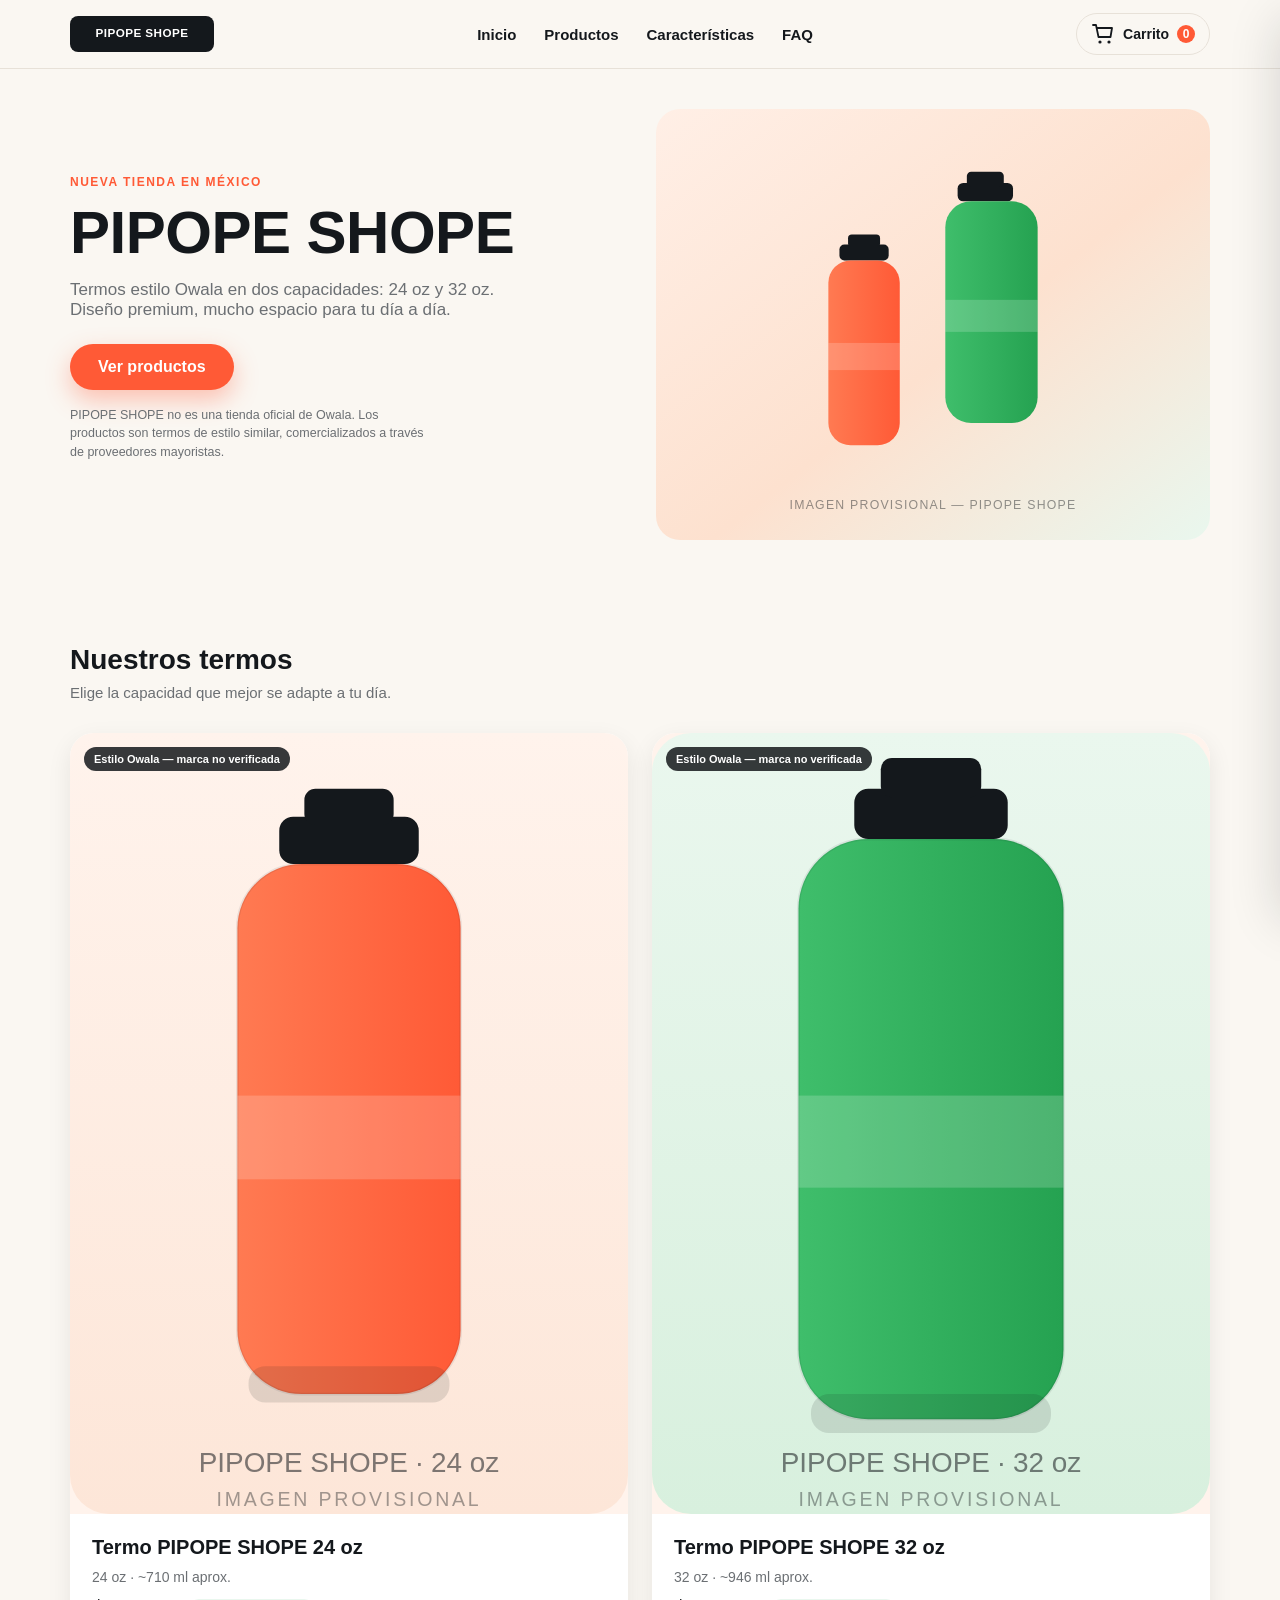
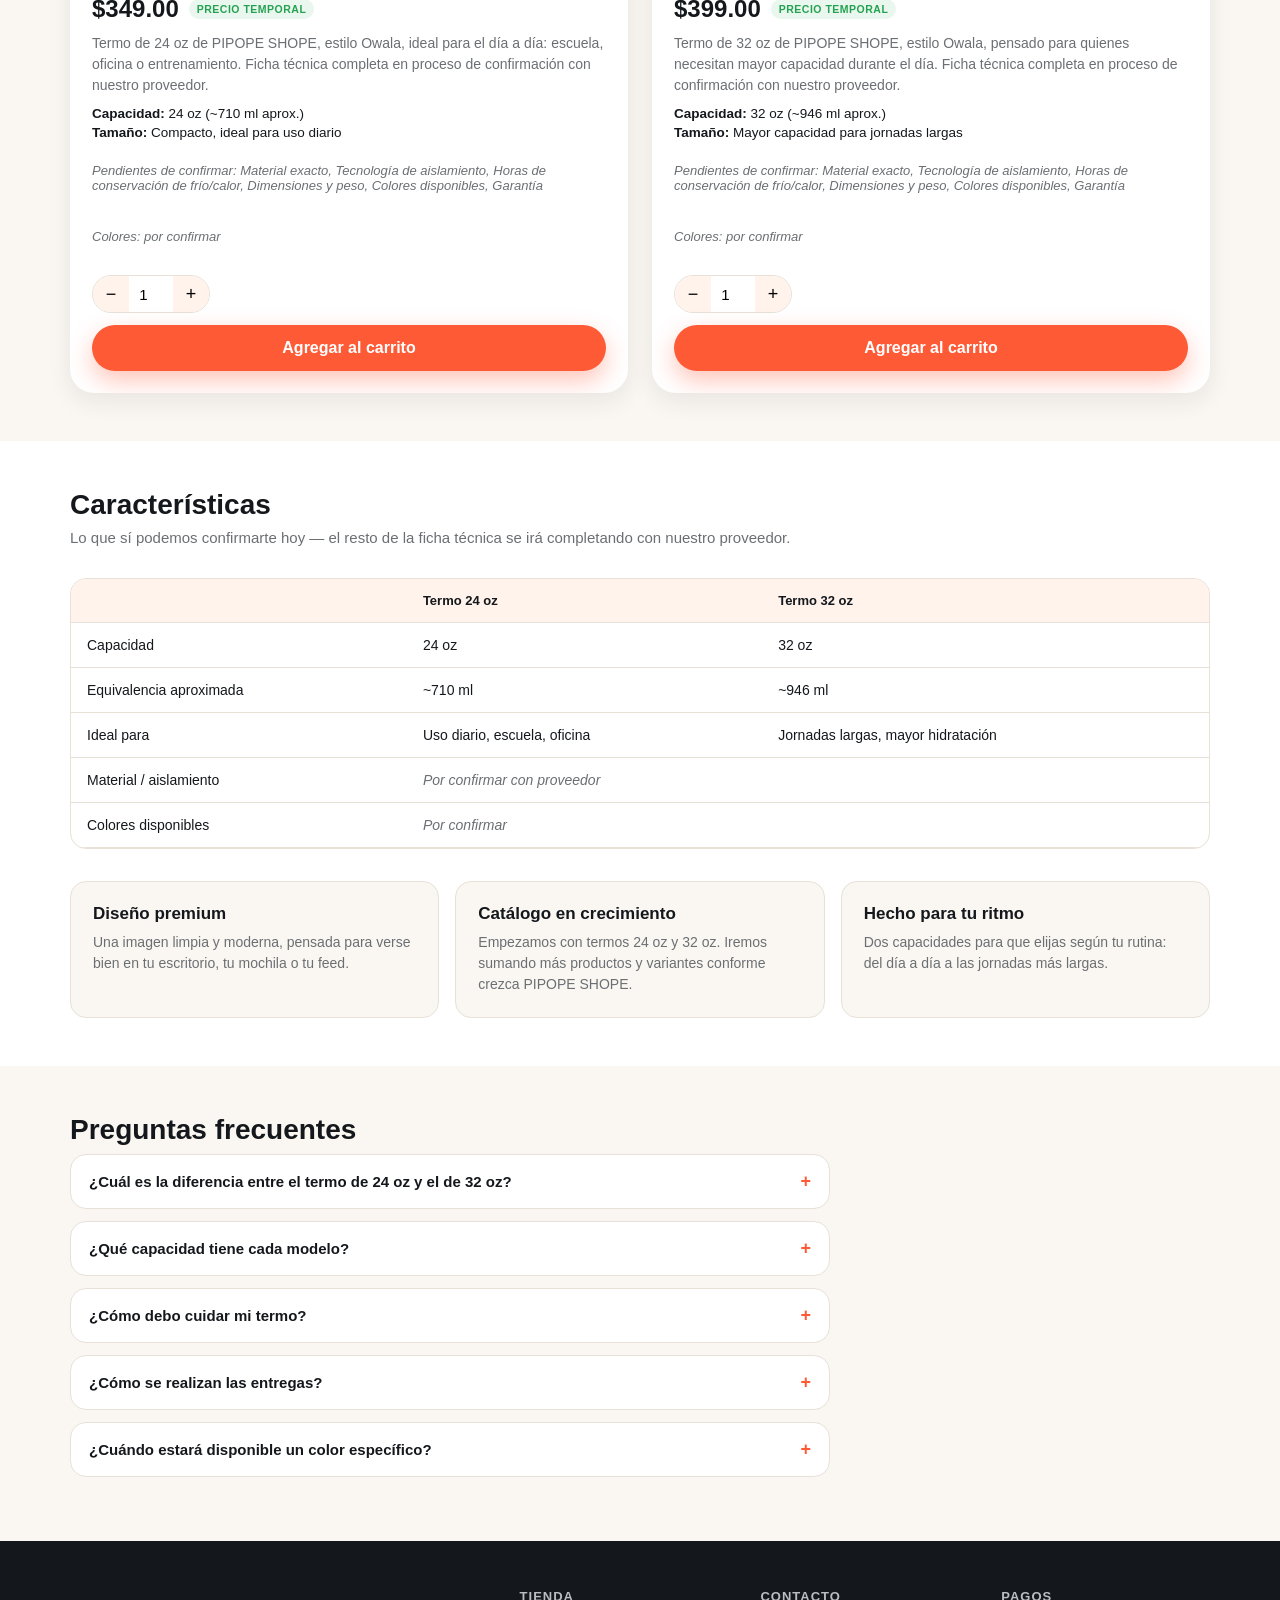
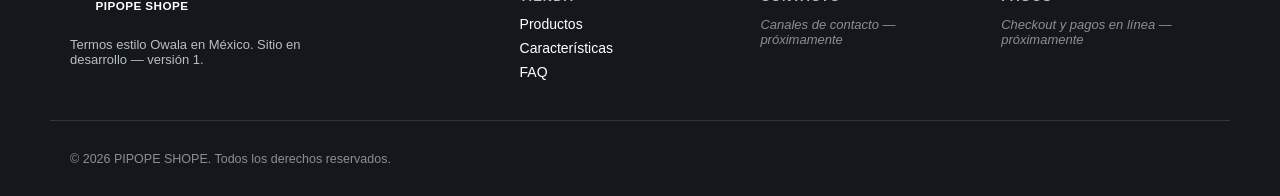
==== index.html @ f2867aa2 "Primera version funcional de PIPOPE SHOPE" ====
<!DOCTYPE html>
<html lang="es-MX">
<head>
  <meta charset="UTF-8" />
  <meta name="viewport" content="width=device-width, initial-scale=1.0" />
  <title>PIPOPE SHOPE — Termos estilo Owala | 24 oz y 32 oz</title>
  <meta name="description" content="PIPOPE SHOPE: termos estilo Owala de 24 oz y 32 oz en México. Diseño premium, catálogo en crecimiento." />
  <link rel="stylesheet" href="css/styles.css" />
</head>
<body>

  <!-- ============================= HEADER ============================= -->
  <header class="site-header" id="top">
    <div class="container header-inner">
      <a href="#top" class="brand">
        <img src="assets/logo/logo-placeholder.svg" alt="PIPOPE SHOPE" class="brand-logo" />
      </a>

      <nav class="main-nav" id="main-nav">
        <a href="#top" class="nav-link">Inicio</a>
        <a href="#productos" class="nav-link">Productos</a>
        <a href="#caracteristicas" class="nav-link">Características</a>
        <a href="#faq" class="nav-link">FAQ</a>
      </nav>

      <div class="header-actions">
        <button class="cart-toggle" id="cart-toggle" aria-label="Abrir carrito">
          <svg width="24" height="24" viewBox="0 0 24 24" fill="none" xmlns="http://www.w3.org/2000/svg">
            <path d="M6 6h15l-1.5 9h-12L5 3H2" stroke="currentColor" stroke-width="1.8" stroke-linecap="round" stroke-linejoin="round"/>
            <circle cx="9" cy="20" r="1.6" fill="currentColor"/>
            <circle cx="18" cy="20" r="1.6" fill="currentColor"/>
          </svg>
          <span>Carrito</span>
          <span class="cart-count" id="cart-count">0</span>
        </button>

        <button class="menu-toggle" id="menu-toggle" aria-label="Abrir menú" aria-expanded="false">
          <span></span><span></span><span></span>
        </button>
      </div>
    </div>
  </header>

  <!-- ============================= HERO ============================= -->
  <section class="hero">
    <div class="container hero-inner">
      <div class="hero-copy">
        <p class="eyebrow">Nueva tienda en México</p>
        <h1>PIPOPE SHOPE</h1>
        <p class="hero-text">
          Termos estilo Owala en dos capacidades: 24 oz y 32 oz.
          Diseño premium, mucho espacio para tu día a día.
        </p>
        <a href="#productos" class="btn btn-primary" id="hero-cta">Ver productos</a>
        <p class="hero-disclaimer">
          PIPOPE SHOPE no es una tienda oficial de Owala. Los productos son termos de estilo similar,
          comercializados a través de proveedores mayoristas.
        </p>
      </div>
      <div class="hero-media">
        <img src="assets/products/hero-placeholder.svg" alt="Termos PIPOPE SHOPE 24 oz y 32 oz (imagen provisional)" />
      </div>
    </div>
  </section>

  <!-- ============================= PRODUCTOS ============================= -->
  <section class="products" id="productos">
    <div class="container">
      <h2 class="section-title">Nuestros termos</h2>
      <p class="section-subtitle">Elige la capacidad que mejor se adapte a tu día.</p>

      <div class="product-grid" id="product-grid">
        <!-- Las tarjetas de producto se generan dinámicamente desde js/data/products.js -->
      </div>
    </div>
  </section>

  <!-- ============================= CARACTERÍSTICAS ============================= -->
  <section class="features" id="caracteristicas">
    <div class="container">
      <h2 class="section-title">Características</h2>
      <p class="section-subtitle">Lo que sí podemos confirmarte hoy — el resto de la ficha técnica se irá completando con nuestro proveedor.</p>

      <div class="compare-table-wrap">
        <table class="compare-table">
          <thead>
            <tr>
              <th></th>
              <th>Termo 24 oz</th>
              <th>Termo 32 oz</th>
            </tr>
          </thead>
          <tbody>
            <tr>
              <td>Capacidad</td>
              <td>24 oz</td>
              <td>32 oz</td>
            </tr>
            <tr>
              <td>Equivalencia aproximada</td>
              <td>~710 ml</td>
              <td>~946 ml</td>
            </tr>
            <tr>
              <td>Ideal para</td>
              <td>Uso diario, escuela, oficina</td>
              <td>Jornadas largas, mayor hidratación</td>
            </tr>
            <tr>
              <td>Material / aislamiento</td>
              <td colspan="2" class="pending-cell">Por confirmar con proveedor</td>
            </tr>
            <tr>
              <td>Colores disponibles</td>
              <td colspan="2" class="pending-cell">Por confirmar</td>
            </tr>
          </tbody>
        </table>
      </div>

      <div class="highlight-grid">
        <div class="highlight-card">
          <h3>Diseño premium</h3>
          <p>Una imagen limpia y moderna, pensada para verse bien en tu escritorio, tu mochila o tu feed.</p>
        </div>
        <div class="highlight-card">
          <h3>Catálogo en crecimiento</h3>
          <p>Empezamos con termos 24 oz y 32 oz. Iremos sumando más productos y variantes conforme crezca PIPOPE SHOPE.</p>
        </div>
        <div class="highlight-card">
          <h3>Hecho para tu ritmo</h3>
          <p>Dos capacidades para que elijas según tu rutina: del día a día a las jornadas más largas.</p>
        </div>
      </div>
    </div>
  </section>

  <!-- ============================= FAQ ============================= -->
  <section class="faq" id="faq">
    <div class="container">
      <h2 class="section-title">Preguntas frecuentes</h2>

      <div class="faq-list" id="faq-list">
        <!-- Contenido generado desde js/main.js (array FAQ_ITEMS) -->
      </div>
    </div>
  </section>

  <!-- ============================= FOOTER ============================= -->
  <footer class="site-footer">
    <div class="container footer-inner">
      <div class="footer-brand">
        <img src="assets/logo/logo-placeholder.svg" alt="PIPOPE SHOPE" class="brand-logo" />
        <p>Termos estilo Owala en México. Sitio en desarrollo — versión 1.</p>
      </div>

      <div class="footer-col">
        <h4>Tienda</h4>
        <a href="#productos">Productos</a>
        <a href="#caracteristicas">Características</a>
        <a href="#faq">FAQ</a>
      </div>

      <div class="footer-col">
        <h4>Contacto</h4>
        <!--
          INTEGRACIÓN FUTURA: WhatsApp, Instagram, TikTok, Facebook, formulario
          de contacto y dirección física. Configura estos datos en
          js/data/futureIntegrations.js (enabled: true) y aparecerán aquí
          automáticamente. Por ahora se muestra como "próximamente".
        -->
        <p class="pending-text">Canales de contacto — próximamente</p>
      </div>

      <div class="footer-col">
        <h4>Pagos</h4>
        <!-- INTEGRACIÓN FUTURA: Mercado Pago / PayPal / Stripe. Ver js/data/futureIntegrations.js -->
        <p class="pending-text">Checkout y pagos en línea — próximamente</p>
      </div>
    </div>
    <div class="container footer-bottom">
      <p>&copy; 2026 PIPOPE SHOPE. Todos los derechos reservados.</p>
    </div>
  </footer>

  <!-- ============================= CARRITO (DRAWER) ============================= -->
  <div class="cart-overlay" id="cart-overlay"></div>
  <aside class="cart-drawer" id="cart-drawer" aria-hidden="true">
    <div class="cart-drawer-header">
      <h3>Tu carrito</h3>
      <button id="cart-close" aria-label="Cerrar carrito">&times;</button>
    </div>

    <div class="cart-items" id="cart-items">
      <!-- Generado dinámicamente desde js/cart.js -->
    </div>

    <div class="cart-summary">
      <div class="cart-row">
        <span>Subtotal</span>
        <span id="cart-subtotal">$0.00 MXN</span>
      </div>
      <div class="cart-row cart-total">
        <span>Total</span>
        <span id="cart-total">$0.00 MXN</span>
      </div>
      <p class="cart-note">Los precios mostrados son TEMPORALES / PLACEHOLDER mientras se define el catálogo final.</p>
      <button class="btn btn-primary btn-block" id="checkout-btn" disabled title="Checkout real próximamente">
        Finalizar compra (próximamente)
      </button>
    </div>
  </aside>

  <!-- INTEGRACIÓN FUTURA: botón flotante de WhatsApp. Permanece oculto hasta
       que js/data/futureIntegrations.js -> whatsapp.enabled sea true. -->
  <a class="whatsapp-float" id="whatsapp-float" href="#" target="_blank" rel="noopener" style="display:none;" aria-label="Escríbenos por WhatsApp">
    WhatsApp
  </a>

  <script src="js/data/products.js"></script>
  <script src="js/data/futureIntegrations.js"></script>
  <script src="js/cart.js"></script>
  <script src="js/render.js"></script>
  <script src="js/main.js"></script>
</body>
</html>
---- css/styles.css ----
/* ============================================================================
   PIPOPE SHOPE — ESTILOS
   Enfoque mobile-first. Breakpoints principales: 600px (tablet), 900px
   (laptop), 1200px (desktop grande).
   ============================================================================ */

:root {
  --color-ink: #14181C;
  --color-cream: #FAF7F2;
  --color-cream-alt: #FFF3EC;
  --color-coral: #FF5A36;
  --color-coral-dark: #E04A2B;
  --color-mint: #25A251;
  --color-mint-light: #E9F7EE;
  --color-border: #E7E1D8;
  --color-muted: #6B6F73;

  --radius-lg: 24px;
  --radius-md: 16px;
  --radius-sm: 10px;

  --shadow-card: 0 8px 24px rgba(20, 24, 28, 0.08);
  --shadow-lg: 0 20px 48px rgba(20, 24, 28, 0.16);

  --font-base: "Segoe UI", Roboto, "Helvetica Neue", Arial, sans-serif;
}

* {
  box-sizing: border-box;
}

html {
  scroll-behavior: smooth;
}

body {
  margin: 0;
  font-family: var(--font-base);
  color: var(--color-ink);
  background: var(--color-cream);
  -webkit-font-smoothing: antialiased;
}

img {
  max-width: 100%;
  display: block;
}

a {
  color: inherit;
  text-decoration: none;
}

ul {
  margin: 0;
  padding: 0;
  list-style: none;
}

.container {
  width: 100%;
  max-width: 1180px;
  margin: 0 auto;
  padding: 0 20px;
}

section {
  scroll-margin-top: 84px;
}

.btn {
  display: inline-flex;
  align-items: center;
  justify-content: center;
  padding: 14px 28px;
  border-radius: 999px;
  border: none;
  font-size: 16px;
  font-weight: 600;
  cursor: pointer;
  transition: transform 0.15s ease, box-shadow 0.15s ease, opacity 0.15s ease;
}

.btn-primary {
  background: var(--color-coral);
  color: #fff;
  box-shadow: 0 10px 24px rgba(255, 90, 54, 0.35);
}

.btn-primary:hover {
  background: var(--color-coral-dark);
  transform: translateY(-1px);
}

.btn:disabled {
  opacity: 0.5;
  cursor: not-allowed;
  box-shadow: none;
  transform: none;
}

.btn-block {
  width: 100%;
}

.section-title {
  font-size: 28px;
  margin: 0 0 8px;
}

.section-subtitle {
  color: var(--color-muted);
  margin: 0 0 32px;
  font-size: 15px;
}

.pending-text {
  color: var(--color-muted);
  font-style: italic;
}

.pending-text.small {
  font-size: 13px;
}

/* ============================== HEADER ============================== */

.site-header {
  position: sticky;
  top: 0;
  z-index: 40;
  background: rgba(250, 247, 242, 0.92);
  backdrop-filter: blur(8px);
  border-bottom: 1px solid var(--color-border);
}

.header-inner {
  display: flex;
  align-items: center;
  justify-content: space-between;
  height: 68px;
}

.brand-logo {
  height: 36px;
  width: auto;
}

.main-nav {
  display: none;
}

.nav-link {
  font-weight: 600;
  font-size: 15px;
  padding: 8px 0;
}

.header-actions {
  display: flex;
  align-items: center;
  gap: 12px;
}

.cart-toggle {
  display: flex;
  align-items: center;
  gap: 8px;
  background: transparent;
  border: 1px solid var(--color-border);
  padding: 8px 14px;
  border-radius: 999px;
  cursor: pointer;
  font-weight: 600;
  font-size: 14px;
  color: var(--color-ink);
  position: relative;
}

.cart-toggle span:nth-child(2) {
  display: none;
}

.cart-count {
  background: var(--color-coral);
  color: #fff;
  font-size: 12px;
  min-width: 18px;
  height: 18px;
  border-radius: 999px;
  display: inline-flex;
  align-items: center;
  justify-content: center;
  padding: 0 4px;
}

.menu-toggle {
  display: flex;
  flex-direction: column;
  justify-content: center;
  gap: 5px;
  width: 40px;
  height: 40px;
  background: transparent;
  border: 1px solid var(--color-border);
  border-radius: 10px;
  cursor: pointer;
}

.menu-toggle span {
  display: block;
  height: 2px;
  width: 18px;
  margin: 0 auto;
  background: var(--color-ink);
  transition: transform 0.2s ease, opacity 0.2s ease;
}

.menu-toggle.open span:nth-child(1) {
  transform: translateY(7px) rotate(45deg);
}
.menu-toggle.open span:nth-child(2) {
  opacity: 0;
}
.menu-toggle.open span:nth-child(3) {
  transform: translateY(-7px) rotate(-45deg);
}

.main-nav.open {
  display: flex;
  flex-direction: column;
  position: absolute;
  top: 68px;
  left: 0;
  right: 0;
  background: var(--color-cream);
  padding: 16px 20px 24px;
  border-bottom: 1px solid var(--color-border);
  gap: 4px;
}

/* ============================== HERO ============================== */

.hero {
  padding: 40px 0 56px;
}

.hero-inner {
  display: flex;
  flex-direction: column-reverse;
  gap: 32px;
}

.eyebrow {
  text-transform: uppercase;
  letter-spacing: 1.5px;
  font-size: 12px;
  font-weight: 700;
  color: var(--color-coral);
  margin: 0 0 12px;
}

.hero-copy h1 {
  font-size: 42px;
  line-height: 1.05;
  margin: 0 0 16px;
  letter-spacing: -0.5px;
}

.hero-text {
  font-size: 17px;
  color: var(--color-muted);
  margin: 0 0 24px;
  max-width: 46ch;
}

.hero-disclaimer {
  margin-top: 16px;
  font-size: 12.5px;
  color: var(--color-muted);
  max-width: 52ch;
  line-height: 1.5;
}

.hero-media img {
  width: 100%;
  border-radius: var(--radius-lg);
}

/* ============================== PRODUCTOS ============================== */

.products {
  padding: 48px 0;
}

.product-grid {
  display: grid;
  grid-template-columns: 1fr;
  gap: 24px;
}

.product-card {
  background: #fff;
  border-radius: var(--radius-lg);
  overflow: hidden;
  box-shadow: var(--shadow-card);
  display: flex;
  flex-direction: column;
}

.product-media {
  position: relative;
  background: var(--color-cream-alt);
}

.style-tag {
  position: absolute;
  top: 14px;
  left: 14px;
  background: rgba(20, 24, 28, 0.85);
  color: #fff;
  font-size: 11px;
  font-weight: 600;
  padding: 6px 10px;
  border-radius: 999px;
}

.product-body {
  padding: 22px;
  display: flex;
  flex-direction: column;
  gap: 10px;
}

.product-name {
  font-size: 20px;
  margin: 0;
}

.product-capacity {
  margin: 0;
  color: var(--color-muted);
  font-size: 14px;
}

.product-price {
  display: flex;
  align-items: center;
  gap: 10px;
  flex-wrap: wrap;
}

.price-current {
  font-size: 24px;
  font-weight: 700;
}

.price-compare {
  text-decoration: line-through;
  color: var(--color-muted);
  font-size: 15px;
}

.price-placeholder-tag {
  font-size: 10.5px;
  font-weight: 700;
  letter-spacing: 0.5px;
  background: var(--color-mint-light);
  color: var(--color-mint);
  padding: 4px 8px;
  border-radius: 999px;
}

.product-description {
  font-size: 14px;
  color: var(--color-muted);
  margin: 0;
  line-height: 1.5;
}

.product-features {
  font-size: 13.5px;
  display: flex;
  flex-direction: column;
  gap: 4px;
}

.option-swatches {
  display: flex;
  gap: 8px;
}

.swatch {
  width: 26px;
  height: 26px;
  border-radius: 999px;
  border: 2px solid #fff;
  outline: 1px solid var(--color-border);
  cursor: pointer;
}

.swatch.selected {
  outline: 2px solid var(--color-ink);
}

.product-actions {
  display: flex;
  flex-direction: column;
  gap: 12px;
  margin-top: 8px;
}

.qty-selector {
  display: inline-flex;
  align-items: center;
  border: 1px solid var(--color-border);
  border-radius: 999px;
  overflow: hidden;
  width: fit-content;
}

.qty-btn {
  background: var(--color-cream-alt);
  border: none;
  width: 36px;
  height: 36px;
  font-size: 18px;
  cursor: pointer;
}

.qty-input {
  width: 44px;
  text-align: center;
  border: none;
  font-size: 15px;
  -moz-appearance: textfield;
}

.qty-selector-sm .qty-btn {
  width: 26px;
  height: 26px;
  font-size: 14px;
}

.cart-qty-value {
  min-width: 20px;
  text-align: center;
  font-size: 13px;
}

/* ============================== CARACTERÍSTICAS ============================== */

.features {
  padding: 48px 0;
  background: #fff;
}

.compare-table-wrap {
  overflow-x: auto;
  margin-bottom: 32px;
  border-radius: var(--radius-md);
  border: 1px solid var(--color-border);
}

.compare-table {
  width: 100%;
  border-collapse: collapse;
  min-width: 480px;
  font-size: 14px;
}

.compare-table th,
.compare-table td {
  text-align: left;
  padding: 14px 16px;
  border-bottom: 1px solid var(--color-border);
}

.compare-table th {
  background: var(--color-cream-alt);
  font-size: 13px;
}

.pending-cell {
  color: var(--color-muted);
  font-style: italic;
}

.highlight-grid {
  display: grid;
  grid-template-columns: 1fr;
  gap: 16px;
}

.highlight-card {
  background: var(--color-cream);
  border-radius: var(--radius-md);
  padding: 22px;
  border: 1px solid var(--color-border);
}

.highlight-card h3 {
  margin: 0 0 8px;
  font-size: 17px;
}

.highlight-card p {
  margin: 0;
  color: var(--color-muted);
  font-size: 14px;
  line-height: 1.5;
}

/* ============================== FAQ ============================== */

.faq {
  padding: 48px 0 64px;
}

.faq-list {
  display: flex;
  flex-direction: column;
  gap: 12px;
  max-width: 760px;
}

.faq-item {
  border: 1px solid var(--color-border);
  border-radius: var(--radius-md);
  background: #fff;
  overflow: hidden;
}

.faq-question {
  width: 100%;
  display: flex;
  align-items: center;
  justify-content: space-between;
  gap: 12px;
  background: none;
  border: none;
  padding: 16px 18px;
  font-size: 15px;
  font-weight: 600;
  text-align: left;
  cursor: pointer;
  color: var(--color-ink);
}

.faq-icon {
  transition: transform 0.2s ease;
  font-size: 18px;
  color: var(--color-coral);
}

.faq-item.open .faq-icon {
  transform: rotate(45deg);
}

.faq-answer {
  max-height: 0;
  overflow: hidden;
  transition: max-height 0.25s ease;
  padding: 0 18px;
}

.faq-item.open .faq-answer {
  max-height: 300px;
  padding: 0 18px 18px;
}

.faq-answer p {
  margin: 0;
  color: var(--color-muted);
  font-size: 14px;
  line-height: 1.6;
}

/* ============================== FOOTER ============================== */

.site-footer {
  background: var(--color-ink);
  color: #fff;
  padding: 48px 0 0;
}

.footer-inner {
  display: grid;
  grid-template-columns: 1fr;
  gap: 32px;
  padding-bottom: 32px;
}

.footer-brand p {
  color: #B9BEC3;
  font-size: 13px;
  margin-top: 12px;
  max-width: 32ch;
}

.footer-col h4 {
  font-size: 13px;
  text-transform: uppercase;
  letter-spacing: 1px;
  color: #B9BEC3;
  margin: 0 0 12px;
}

.footer-col a {
  display: block;
  font-size: 14px;
  margin-bottom: 8px;
  color: #fff;
}

.footer-col .pending-text {
  color: #8A8F94;
  font-size: 13px;
}

.footer-bottom {
  border-top: 1px solid rgba(255, 255, 255, 0.12);
  padding: 18px 20px;
  font-size: 12.5px;
  color: #8A8F94;
}

/* ============================== CARRITO (DRAWER) ============================== */

.cart-overlay {
  position: fixed;
  inset: 0;
  background: rgba(20, 24, 28, 0.45);
  opacity: 0;
  pointer-events: none;
  transition: opacity 0.2s ease;
  z-index: 50;
}

.cart-overlay.open {
  opacity: 1;
  pointer-events: auto;
}

.cart-drawer {
  position: fixed;
  top: 0;
  right: 0;
  bottom: 0;
  width: 100%;
  max-width: 420px;
  background: #fff;
  z-index: 60;
  transform: translateX(100%);
  transition: transform 0.25s ease;
  display: flex;
  flex-direction: column;
  box-shadow: var(--shadow-lg);
}

.cart-drawer.open {
  transform: translateX(0);
}

.cart-drawer-header {
  display: flex;
  align-items: center;
  justify-content: space-between;
  padding: 20px;
  border-bottom: 1px solid var(--color-border);
}

.cart-drawer-header button {
  background: none;
  border: none;
  font-size: 26px;
  cursor: pointer;
  line-height: 1;
  color: var(--color-muted);
}

.cart-items {
  flex: 1;
  overflow-y: auto;
  padding: 12px 20px;
}

.cart-empty {
  color: var(--color-muted);
  text-align: center;
  margin-top: 40px;
}

.cart-item {
  display: flex;
  gap: 12px;
  padding: 14px 0;
  border-bottom: 1px solid var(--color-border);
  align-items: center;
}

.cart-item img {
  width: 56px;
  height: 56px;
  object-fit: contain;
  background: var(--color-cream-alt);
  border-radius: var(--radius-sm);
}

.cart-item-info {
  flex: 1;
}

.cart-item-name {
  margin: 0 0 2px;
  font-size: 14px;
  font-weight: 600;
}

.cart-item-meta {
  margin: 0 0 8px;
  font-size: 12.5px;
  color: var(--color-muted);
}

.cart-item-right {
  display: flex;
  flex-direction: column;
  align-items: flex-end;
  gap: 8px;
  font-size: 14px;
  font-weight: 600;
}

.cart-remove-btn {
  background: none;
  border: none;
  color: var(--color-muted);
  font-size: 18px;
  cursor: pointer;
}

.cart-summary {
  padding: 18px 20px 24px;
  border-top: 1px solid var(--color-border);
}

.cart-row {
  display: flex;
  justify-content: space-between;
  font-size: 14px;
  margin-bottom: 6px;
  color: var(--color-muted);
}

.cart-total {
  font-size: 17px;
  font-weight: 700;
  color: var(--color-ink);
}

.cart-note {
  font-size: 11.5px;
  color: var(--color-muted);
  margin: 10px 0 16px;
  line-height: 1.5;
}

/* ============================== WHATSAPP FLOTANTE (futuro) ============================== */

.whatsapp-float {
  position: fixed;
  bottom: 20px;
  right: 20px;
  background: #25D366;
  color: #fff;
  padding: 12px 18px;
  border-radius: 999px;
  font-weight: 700;
  font-size: 14px;
  align-items: center;
  gap: 8px;
  box-shadow: var(--shadow-lg);
  z-index: 30;
}

/* ============================== BREAKPOINTS ============================== */

@media (min-width: 600px) {
  .product-grid {
    grid-template-columns: repeat(2, 1fr);
  }

  .highlight-grid {
    grid-template-columns: repeat(3, 1fr);
  }

  .hero-copy h1 {
    font-size: 52px;
  }
}

@media (min-width: 900px) {
  .main-nav {
    display: flex;
    flex-direction: row;
    gap: 28px;
    position: static;
    background: none;
    padding: 0;
    border: none;
  }

  .menu-toggle {
    display: none;
  }

  .cart-toggle span:nth-child(2) {
    display: inline;
  }

  .hero-inner {
    flex-direction: row;
    align-items: center;
  }

  .hero-copy {
    flex: 1;
  }

  .hero-media {
    flex: 1;
  }

  .footer-inner {
    grid-template-columns: 2fr 1fr 1fr 1fr;
  }
}

@media (min-width: 1200px) {
  .hero-copy h1 {
    font-size: 60px;
  }
}
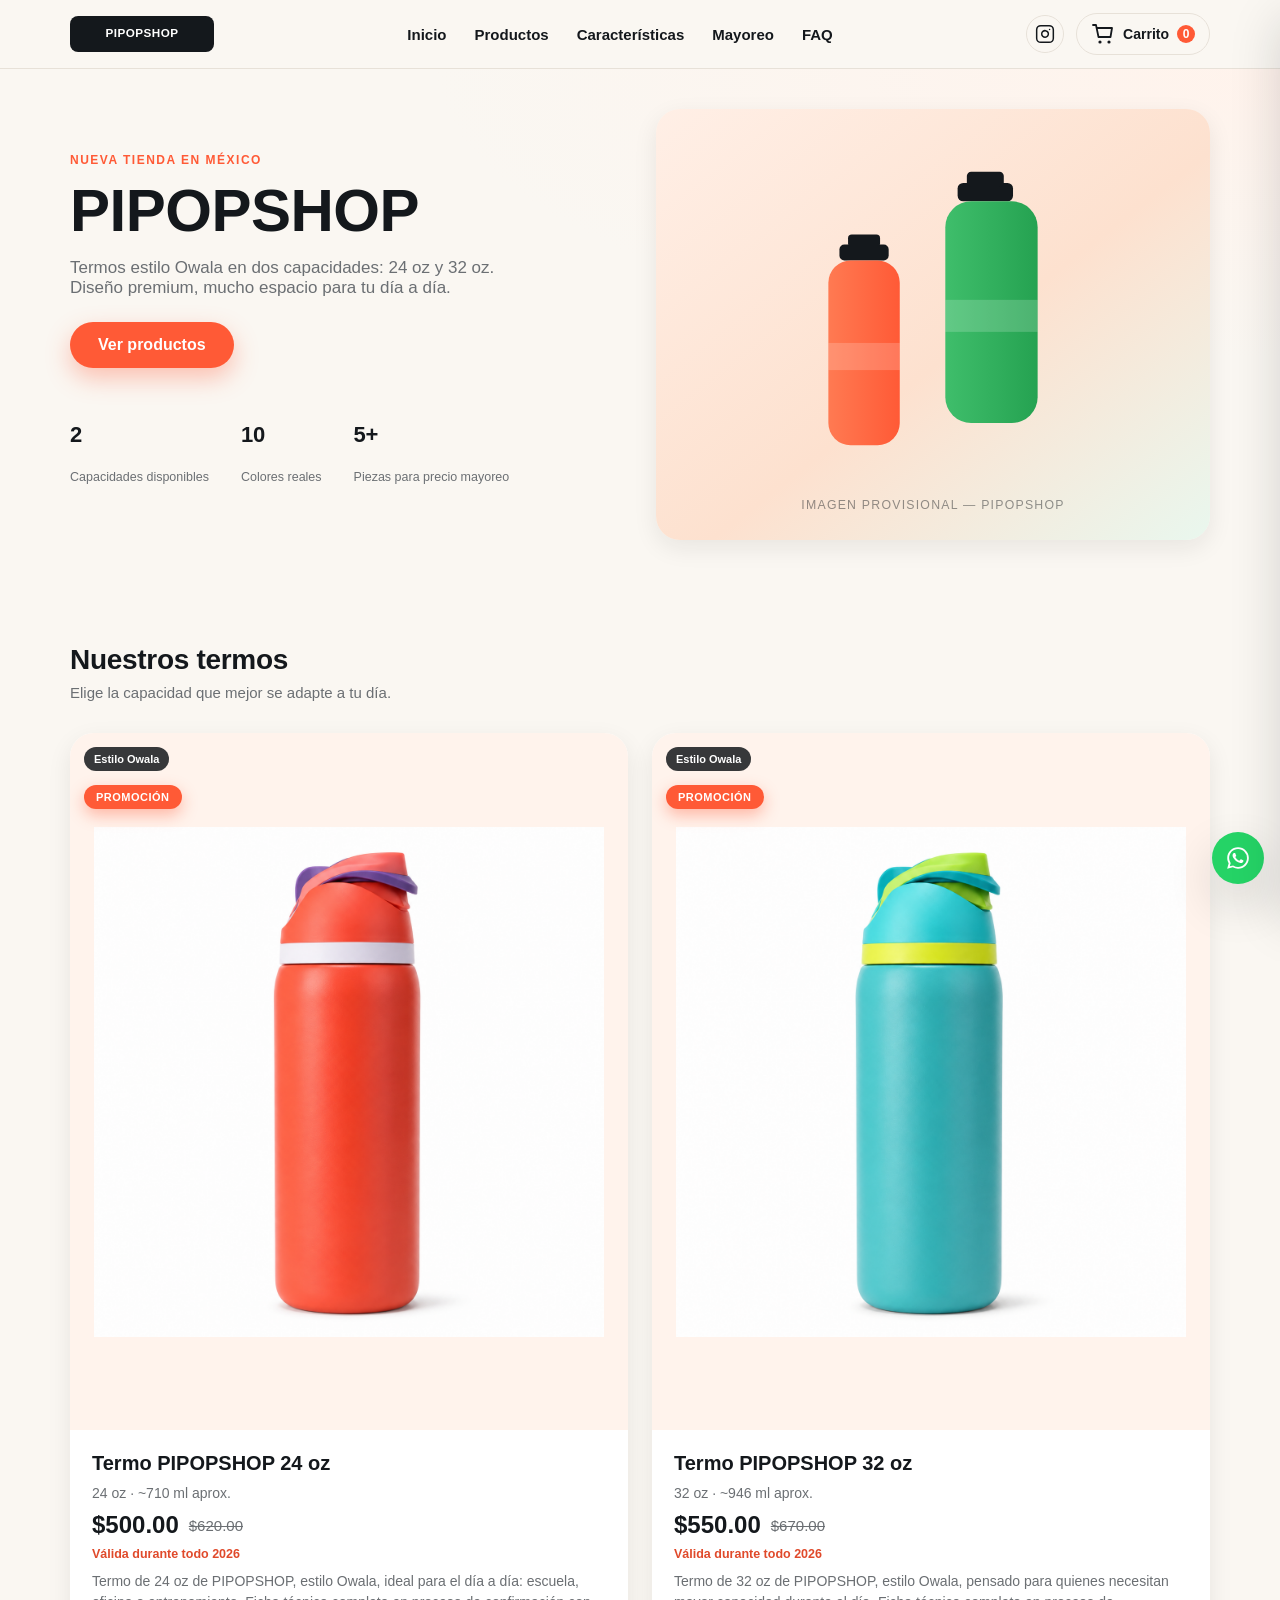
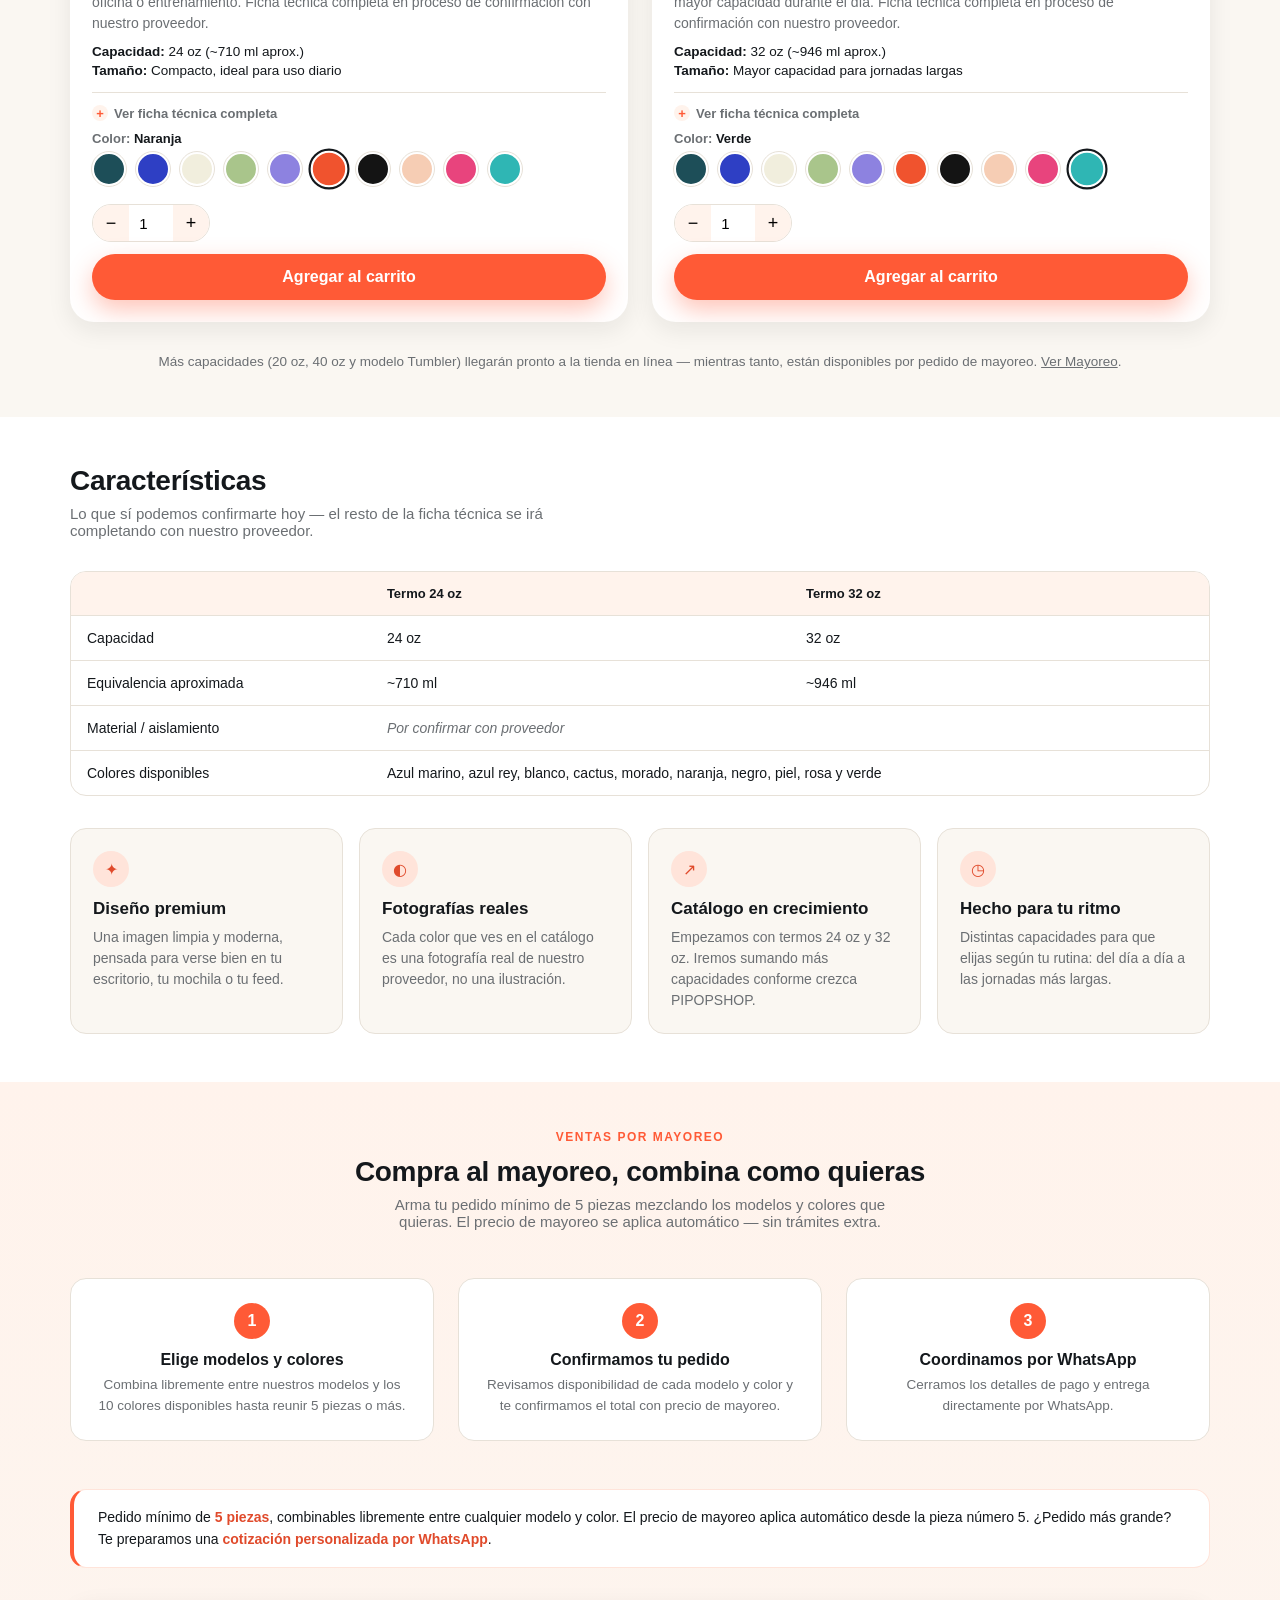
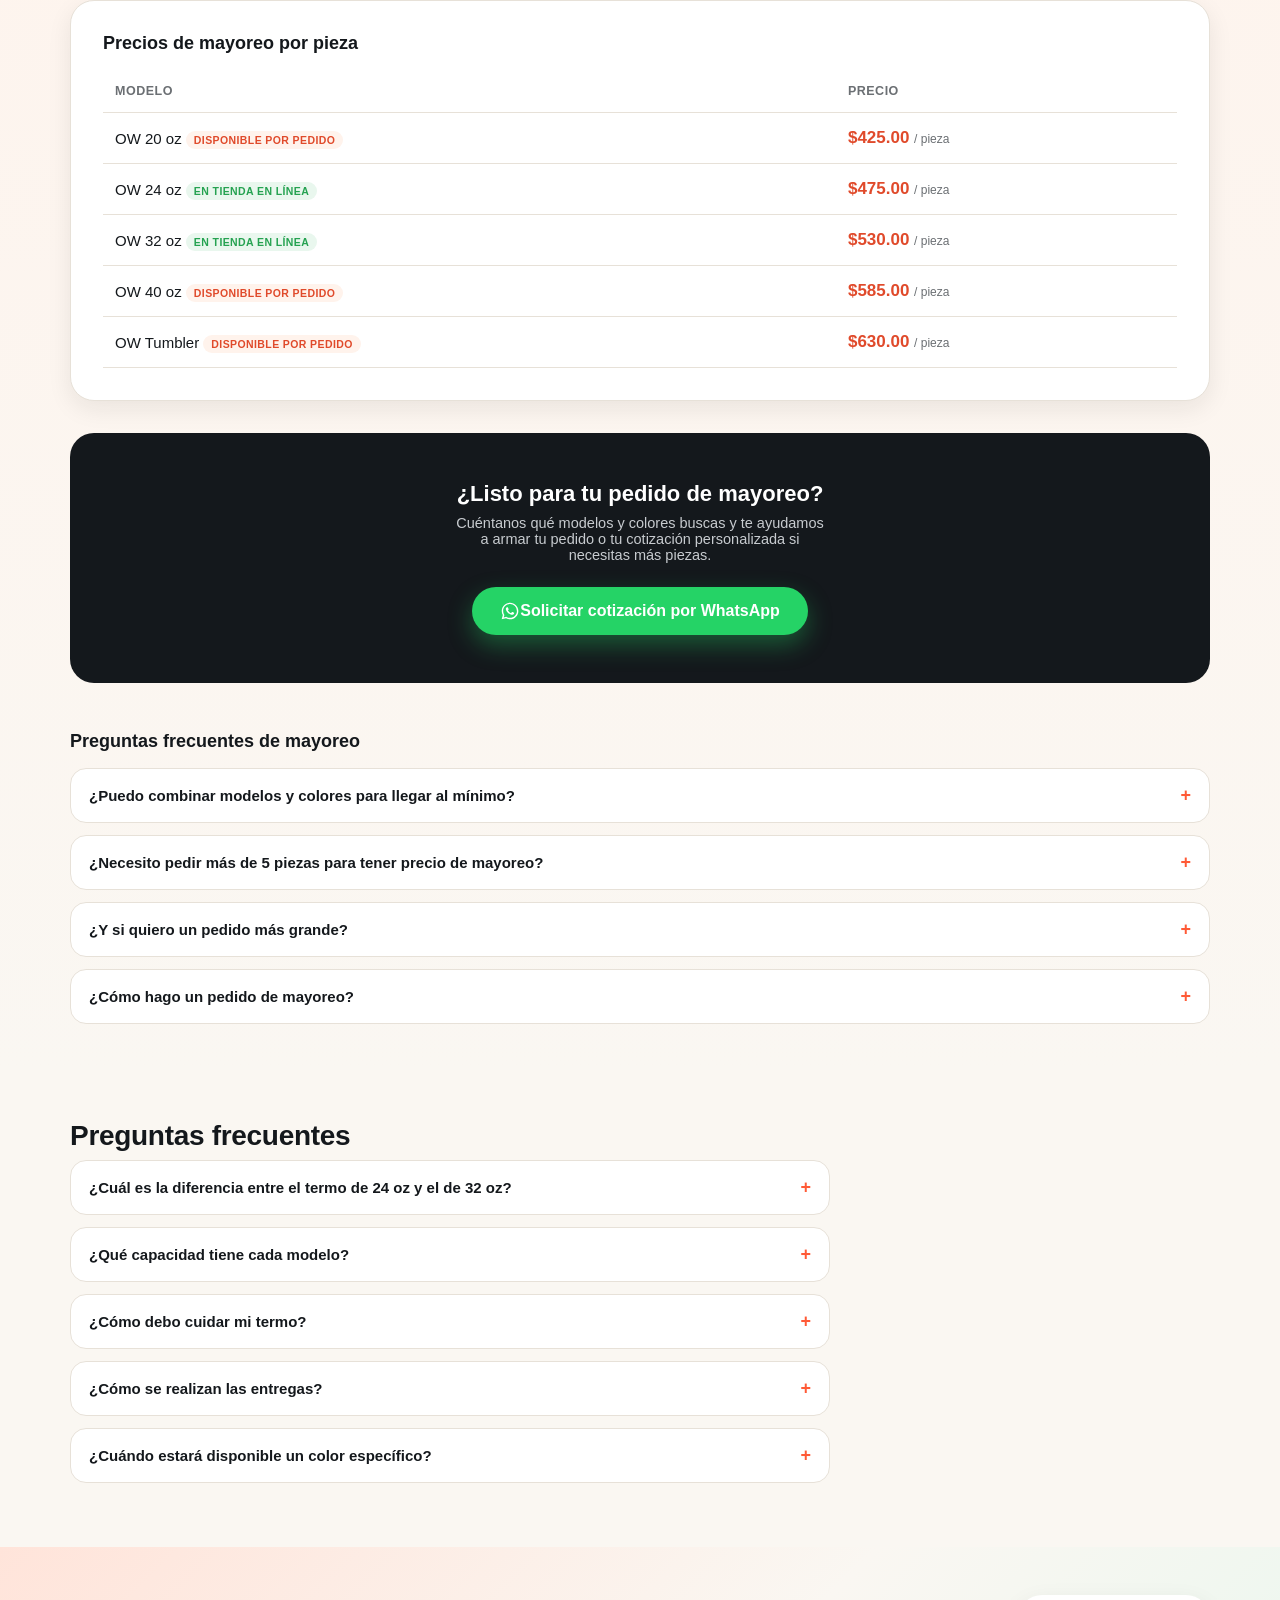
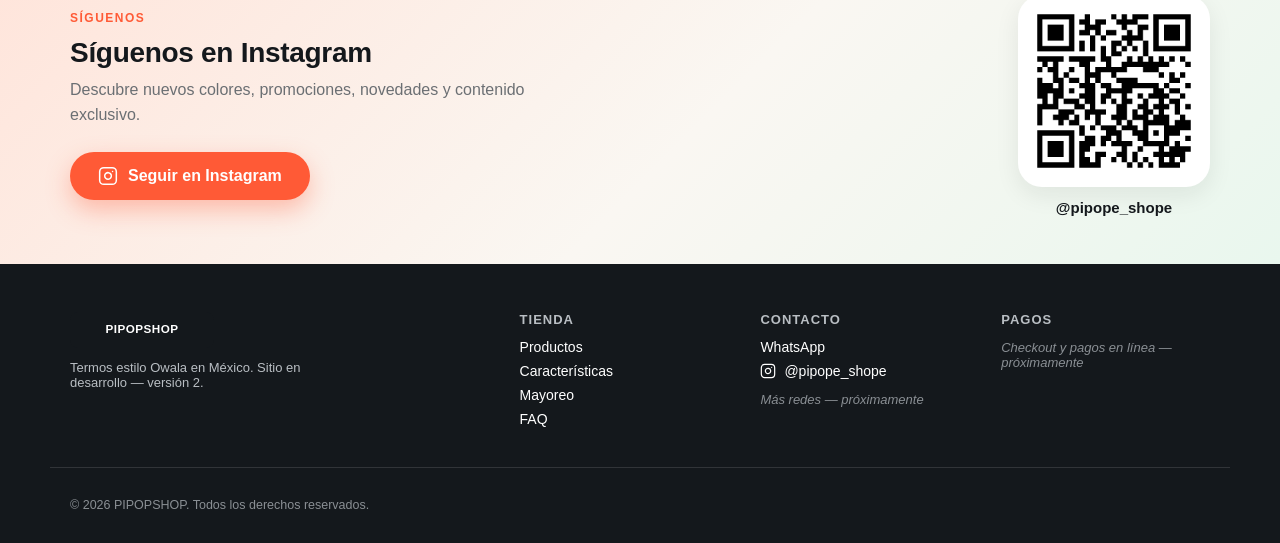
==== commit a79bb666: "Rediseno completo, mayoreo, precios/promociones y redes sociales - Precios y promociones: termo 24oz" ====
--- a/index.html
+++ b/index.html
@@ -3,8 +3,8 @@
 <head>
   <meta charset="UTF-8" />
   <meta name="viewport" content="width=device-width, initial-scale=1.0" />
-  <title>PIPOPE SHOPE — Termos estilo Owala | 24 oz y 32 oz</title>
-  <meta name="description" content="PIPOPE SHOPE: termos estilo Owala de 24 oz y 32 oz en México. Diseño premium, catálogo en crecimiento." />
+  <title>PIPOPSHOP — Termos estilo Owala | 24 oz y 32 oz</title>
+  <meta name="description" content="PIPOPSHOP: termos estilo Owala de 24 oz y 32 oz en México. Diseño premium, 10 colores reales y precios de mayoreo desde 5 piezas." />
   <link rel="stylesheet" href="css/styles.css" />
 </head>
 <body>
@@ -13,17 +13,30 @@
   <header class="site-header" id="top">
     <div class="container header-inner">
       <a href="#top" class="brand">
-        <img src="assets/logo/logo-placeholder.svg" alt="PIPOPE SHOPE" class="brand-logo" />
+        <img src="assets/logo/logo-placeholder.svg" alt="PIPOPSHOP" class="brand-logo" />
       </a>
 
       <nav class="main-nav" id="main-nav">
         <a href="#top" class="nav-link">Inicio</a>
         <a href="#productos" class="nav-link">Productos</a>
         <a href="#caracteristicas" class="nav-link">Características</a>
+        <a href="#mayoreo" class="nav-link">Mayoreo</a>
         <a href="#faq" class="nav-link">FAQ</a>
       </nav>
 
       <div class="header-actions">
+        <div class="social-icons" id="header-social-icons">
+          <a href="#" id="header-instagram-link" class="icon-link" target="_blank" rel="noopener" aria-label="Síguenos en Instagram" style="display:none;">
+            <svg width="20" height="20" viewBox="0 0 24 24" fill="none" stroke="currentColor" stroke-width="1.8" stroke-linecap="round" stroke-linejoin="round" xmlns="http://www.w3.org/2000/svg">
+              <rect x="2" y="2" width="20" height="20" rx="5"/>
+              <path d="M16 11.37A4 4 0 1 1 12.63 8 4 4 0 0 1 16 11.37Z"/>
+              <line x1="17.5" y1="6.5" x2="17.51" y2="6.5"/>
+            </svg>
+          </a>
+          <!-- INTEGRACIÓN FUTURA: TikTok y Facebook — agrega su <a class="icon-link"> aquí
+               siguiendo el mismo patrón y actívalos en js/data/futureIntegrations.js -->
+        </div>
+
         <button class="cart-toggle" id="cart-toggle" aria-label="Abrir carrito">
           <svg width="24" height="24" viewBox="0 0 24 24" fill="none" xmlns="http://www.w3.org/2000/svg">
             <path d="M6 6h15l-1.5 9h-12L5 3H2" stroke="currentColor" stroke-width="1.8" stroke-linecap="round" stroke-linejoin="round"/>
@@ -46,19 +59,30 @@
     <div class="container hero-inner">
       <div class="hero-copy">
         <p class="eyebrow">Nueva tienda en México</p>
-        <h1>PIPOPE SHOPE</h1>
+        <h1>PIPOPSHOP</h1>
         <p class="hero-text">
           Termos estilo Owala en dos capacidades: 24 oz y 32 oz.
           Diseño premium, mucho espacio para tu día a día.
         </p>
         <a href="#productos" class="btn btn-primary" id="hero-cta">Ver productos</a>
-        <p class="hero-disclaimer">
-          PIPOPE SHOPE no es una tienda oficial de Owala. Los productos son termos de estilo similar,
-          comercializados a través de proveedores mayoristas.
-        </p>
-      </div>
-      <div class="hero-media">
-        <img src="assets/products/hero-placeholder.svg" alt="Termos PIPOPE SHOPE 24 oz y 32 oz (imagen provisional)" />
+
+        <div class="hero-stats">
+          <div>
+            <p class="hero-stat-value">2</p>
+            <p class="hero-stat-label">Capacidades disponibles</p>
+          </div>
+          <div>
+            <p class="hero-stat-value">10</p>
+            <p class="hero-stat-label">Colores reales</p>
+          </div>
+          <div>
+            <p class="hero-stat-value">5+</p>
+            <p class="hero-stat-label">Piezas para precio mayoreo</p>
+          </div>
+        </div>
+      </div>
+      <div class="hero-media reveal">
+        <img src="assets/products/hero-placeholder.svg" alt="Termos PIPOPSHOP 24 oz y 32 oz (imagen provisional)" />
       </div>
     </div>
   </section>
@@ -72,6 +96,11 @@
       <div class="product-grid" id="product-grid">
         <!-- Las tarjetas de producto se generan dinámicamente desde js/data/products.js -->
       </div>
+
+      <p class="catalog-note">
+        Más capacidades (20 oz, 40 oz y modelo Tumbler) llegarán pronto a la tienda en línea —
+        mientras tanto, están disponibles por pedido de mayoreo. <a href="#mayoreo" style="text-decoration:underline;">Ver Mayoreo</a>.
+      </p>
     </div>
   </section>
 
@@ -81,7 +110,7 @@
       <h2 class="section-title">Características</h2>
       <p class="section-subtitle">Lo que sí podemos confirmarte hoy — el resto de la ficha técnica se irá completando con nuestro proveedor.</p>
 
-      <div class="compare-table-wrap">
+      <div class="compare-table-wrap reveal">
         <table class="compare-table">
           <thead>
             <tr>
@@ -102,34 +131,109 @@
               <td>~946 ml</td>
             </tr>
             <tr>
-              <td>Ideal para</td>
-              <td>Uso diario, escuela, oficina</td>
-              <td>Jornadas largas, mayor hidratación</td>
-            </tr>
-            <tr>
               <td>Material / aislamiento</td>
               <td colspan="2" class="pending-cell">Por confirmar con proveedor</td>
             </tr>
             <tr>
               <td>Colores disponibles</td>
-              <td colspan="2" class="pending-cell">Por confirmar</td>
+              <td colspan="2">Azul marino, azul rey, blanco, cactus, morado, naranja, negro, piel, rosa y verde</td>
             </tr>
           </tbody>
         </table>
       </div>
 
       <div class="highlight-grid">
-        <div class="highlight-card">
+        <div class="highlight-card reveal">
+          <div class="highlight-icon">✦</div>
           <h3>Diseño premium</h3>
           <p>Una imagen limpia y moderna, pensada para verse bien en tu escritorio, tu mochila o tu feed.</p>
         </div>
-        <div class="highlight-card">
+        <div class="highlight-card reveal">
+          <div class="highlight-icon">◐</div>
+          <h3>Fotografías reales</h3>
+          <p>Cada color que ves en el catálogo es una fotografía real de nuestro proveedor, no una ilustración.</p>
+        </div>
+        <div class="highlight-card reveal">
+          <div class="highlight-icon">↗</div>
           <h3>Catálogo en crecimiento</h3>
-          <p>Empezamos con termos 24 oz y 32 oz. Iremos sumando más productos y variantes conforme crezca PIPOPE SHOPE.</p>
-        </div>
-        <div class="highlight-card">
+          <p>Empezamos con termos 24 oz y 32 oz. Iremos sumando más capacidades conforme crezca PIPOPSHOP.</p>
+        </div>
+        <div class="highlight-card reveal">
+          <div class="highlight-icon">◷</div>
           <h3>Hecho para tu ritmo</h3>
-          <p>Dos capacidades para que elijas según tu rutina: del día a día a las jornadas más largas.</p>
+          <p>Distintas capacidades para que elijas según tu rutina: del día a día a las jornadas más largas.</p>
+        </div>
+      </div>
+    </div>
+  </section>
+
+  <!-- ============================= MAYOREO ============================= -->
+  <section class="wholesale" id="mayoreo">
+    <div class="container">
+      <div class="wholesale-header reveal">
+        <p class="eyebrow">Ventas por mayoreo</p>
+        <h2 class="section-title">Compra al mayoreo, combina como quieras</h2>
+        <p class="section-subtitle">
+          Arma tu pedido mínimo de 5 piezas mezclando los modelos y colores que quieras.
+          El precio de mayoreo se aplica automático — sin trámites extra.
+        </p>
+      </div>
+
+      <div class="wholesale-steps">
+        <div class="wholesale-step reveal">
+          <div class="wholesale-step-number">1</div>
+          <h3>Elige modelos y colores</h3>
+          <p>Combina libremente entre nuestros modelos y los 10 colores disponibles hasta reunir 5 piezas o más.</p>
+        </div>
+        <div class="wholesale-step reveal">
+          <div class="wholesale-step-number">2</div>
+          <h3>Confirmamos tu pedido</h3>
+          <p>Revisamos disponibilidad de cada modelo y color y te confirmamos el total con precio de mayoreo.</p>
+        </div>
+        <div class="wholesale-step reveal">
+          <div class="wholesale-step-number">3</div>
+          <h3>Coordinamos por WhatsApp</h3>
+          <p>Cerramos los detalles de pago y entrega directamente por WhatsApp.</p>
+        </div>
+      </div>
+
+      <p class="wholesale-rules-note reveal" id="wholesale-rules-note"><!-- Generado desde js/data/wholesale.js --></p>
+
+      <div class="wholesale-price-block reveal">
+        <h3 class="wholesale-price-title">Precios de mayoreo por pieza</h3>
+
+        <div class="wholesale-price-table-wrap">
+          <table class="wholesale-price-table">
+            <thead>
+              <tr>
+                <th>Modelo</th>
+                <th>Precio</th>
+              </tr>
+            </thead>
+            <tbody id="wholesale-table-body">
+              <!-- Generado desde js/data/wholesale.js -->
+            </tbody>
+          </table>
+        </div>
+
+        <div class="wholesale-price-cards" id="wholesale-price-cards">
+          <!-- Generado desde js/data/wholesale.js -->
+        </div>
+      </div>
+
+      <div class="wholesale-cta reveal">
+        <h3>¿Listo para tu pedido de mayoreo?</h3>
+        <p>Cuéntanos qué modelos y colores buscas y te ayudamos a armar tu pedido o tu cotización personalizada si necesitas más piezas.</p>
+        <button type="button" class="btn btn-whatsapp" id="wholesale-cta-btn" disabled title="Próximamente">
+          <svg width="20" height="20" viewBox="0 0 24 24" fill="currentColor" xmlns="http://www.w3.org/2000/svg"><path d="M12.04 2c-5.5 0-9.96 4.46-9.96 9.96 0 1.76.46 3.45 1.32 4.95L2 22l5.2-1.36a9.9 9.9 0 0 0 4.84 1.23h.01c5.5 0 9.96-4.46 9.96-9.96S17.54 2 12.04 2Zm0 18.2h-.01a8.2 8.2 0 0 1-4.19-1.15l-.3-.18-3.11.82.83-3.03-.2-.31a8.23 8.23 0 0 1-1.27-4.39c0-4.55 3.7-8.25 8.26-8.25 2.2 0 4.27.86 5.83 2.42a8.19 8.19 0 0 1 2.42 5.84c0 4.55-3.71 8.25-8.26 8.25Zm4.53-6.18c-.25-.12-1.47-.72-1.69-.81-.23-.08-.39-.12-.56.13-.17.25-.64.81-.78.97-.15.17-.29.19-.54.06-.25-.12-1.05-.39-2-1.23-.74-.66-1.24-1.48-1.39-1.73-.14-.25-.02-.38.11-.51.11-.11.25-.29.37-.43.12-.15.16-.25.24-.42.08-.17.04-.31-.02-.43-.06-.12-.56-1.34-.76-1.84-.2-.48-.4-.42-.56-.42h-.48c-.17 0-.43.06-.66.31-.23.25-.86.84-.86 2.04 0 1.2.88 2.37 1 2.53.12.17 1.73 2.64 4.2 3.7.59.25 1.05.4 1.4.52.59.19 1.13.16 1.55.1.47-.07 1.47-.6 1.68-1.18.21-.58.21-1.08.15-1.18-.06-.1-.23-.16-.48-.28Z"/></svg>
+          Solicitar cotización por WhatsApp
+        </button>
+      </div>
+
+      <div class="wholesale-faq reveal">
+        <h3 class="wholesale-price-title">Preguntas frecuentes de mayoreo</h3>
+        <div class="faq-list" id="wholesale-faq-list">
+          <!-- Generado desde js/data/wholesale.js -->
         </div>
       </div>
     </div>
@@ -146,30 +250,71 @@
     </div>
   </section>
 
+  <!-- ============================= INSTAGRAM ============================= -->
+  <section class="instagram-follow" id="instagram">
+    <div class="container instagram-follow-inner">
+      <div class="instagram-follow-copy reveal">
+        <p class="eyebrow">Síguenos</p>
+        <h2 class="section-title">Síguenos en Instagram</h2>
+        <p class="instagram-follow-text">
+          Descubre nuevos colores, promociones, novedades y contenido exclusivo.
+        </p>
+        <a href="#" id="instagram-follow-btn" class="btn btn-primary" target="_blank" rel="noopener" style="display:none;">
+          <svg width="20" height="20" viewBox="0 0 24 24" fill="none" stroke="currentColor" stroke-width="1.8" stroke-linecap="round" stroke-linejoin="round" xmlns="http://www.w3.org/2000/svg">
+            <rect x="2" y="2" width="20" height="20" rx="5"/>
+            <path d="M16 11.37A4 4 0 1 1 12.63 8 4 4 0 0 1 16 11.37Z"/>
+            <line x1="17.5" y1="6.5" x2="17.51" y2="6.5"/>
+          </svg>
+          Seguir en Instagram
+        </a>
+        <!-- INTEGRACIÓN FUTURA: cuando actives TikTok/Facebook en
+             js/data/futureIntegrations.js, agrega aquí un botón secundario
+             siguiendo el mismo patrón. -->
+      </div>
+
+      <div class="instagram-follow-qr reveal">
+        <a href="#" id="instagram-qr-link" class="instagram-qr-card" target="_blank" rel="noopener" aria-label="Abrir el perfil de Instagram de PIPOPSHOP" style="display:none;">
+          <img src="assets/social/instagram-qr.png" alt="Código QR que enlaza al Instagram de PIPOPSHOP" class="instagram-qr-img" />
+        </a>
+        <p class="instagram-qr-handle" id="instagram-qr-handle"></p>
+      </div>
+    </div>
+  </section>
+
   <!-- ============================= FOOTER ============================= -->
   <footer class="site-footer">
     <div class="container footer-inner">
       <div class="footer-brand">
-        <img src="assets/logo/logo-placeholder.svg" alt="PIPOPE SHOPE" class="brand-logo" />
-        <p>Termos estilo Owala en México. Sitio en desarrollo — versión 1.</p>
+        <img src="assets/logo/logo-placeholder.svg" alt="PIPOPSHOP" class="brand-logo" />
+        <p>Termos estilo Owala en México. Sitio en desarrollo — versión 2.</p>
       </div>
 
       <div class="footer-col">
         <h4>Tienda</h4>
         <a href="#productos">Productos</a>
         <a href="#caracteristicas">Características</a>
+        <a href="#mayoreo">Mayoreo</a>
         <a href="#faq">FAQ</a>
       </div>
 
       <div class="footer-col">
         <h4>Contacto</h4>
+        <a href="#" id="footer-whatsapp-link" target="_blank" rel="noopener" style="display:none;">WhatsApp</a>
+        <a href="#" id="footer-instagram-link" class="footer-social-link" target="_blank" rel="noopener" style="display:none;">
+          <svg width="16" height="16" viewBox="0 0 24 24" fill="none" stroke="currentColor" stroke-width="1.8" stroke-linecap="round" stroke-linejoin="round" xmlns="http://www.w3.org/2000/svg">
+            <rect x="2" y="2" width="20" height="20" rx="5"/>
+            <path d="M16 11.37A4 4 0 1 1 12.63 8 4 4 0 0 1 16 11.37Z"/>
+            <line x1="17.5" y1="6.5" x2="17.51" y2="6.5"/>
+          </svg>
+          <span id="footer-instagram-handle">Instagram</span>
+        </a>
         <!--
-          INTEGRACIÓN FUTURA: WhatsApp, Instagram, TikTok, Facebook, formulario
-          de contacto y dirección física. Configura estos datos en
+          INTEGRACIÓN FUTURA: TikTok, Facebook, formulario de contacto y
+          dirección física. Configura estos datos en
           js/data/futureIntegrations.js (enabled: true) y aparecerán aquí
-          automáticamente. Por ahora se muestra como "próximamente".
+          automáticamente, siguiendo el mismo patrón que Instagram/WhatsApp.
         -->
-        <p class="pending-text">Canales de contacto — próximamente</p>
+        <p class="pending-text">Más redes — próximamente</p>
       </div>
 
       <div class="footer-col">
@@ -179,7 +324,7 @@
       </div>
     </div>
     <div class="container footer-bottom">
-      <p>&copy; 2026 PIPOPE SHOPE. Todos los derechos reservados.</p>
+      <p>&copy; 2026 PIPOPSHOP. Todos los derechos reservados.</p>
     </div>
   </footer>
 
@@ -204,20 +349,28 @@
         <span>Total</span>
         <span id="cart-total">$0.00 MXN</span>
       </div>
-      <p class="cart-note">Los precios mostrados son TEMPORALES / PLACEHOLDER mientras se define el catálogo final.</p>
-      <button class="btn btn-primary btn-block" id="checkout-btn" disabled title="Checkout real próximamente">
-        Finalizar compra (próximamente)
-      </button>
+      <div class="cart-actions">
+        <button class="btn btn-whatsapp btn-block" id="cart-whatsapp-btn" style="display:none;" disabled>
+          <svg width="18" height="18" viewBox="0 0 24 24" fill="currentColor" xmlns="http://www.w3.org/2000/svg"><path d="M12.04 2c-5.5 0-9.96 4.46-9.96 9.96 0 1.76.46 3.45 1.32 4.95L2 22l5.2-1.36a9.9 9.9 0 0 0 4.84 1.23h.01c5.5 0 9.96-4.46 9.96-9.96S17.54 2 12.04 2Zm0 18.2h-.01a8.2 8.2 0 0 1-4.19-1.15l-.3-.18-3.11.82.83-3.03-.2-.31a8.23 8.23 0 0 1-1.27-4.39c0-4.55 3.7-8.25 8.26-8.25 2.2 0 4.27.86 5.83 2.42a8.19 8.19 0 0 1 2.42 5.84c0 4.55-3.71 8.25-8.26 8.25Zm4.53-6.18c-.25-.12-1.47-.72-1.69-.81-.23-.08-.39-.12-.56.13-.17.25-.64.81-.78.97-.15.17-.29.19-.54.06-.25-.12-1.05-.39-2-1.23-.74-.66-1.24-1.48-1.39-1.73-.14-.25-.02-.38.11-.51.11-.11.25-.29.37-.43.12-.15.16-.25.24-.42.08-.17.04-.31-.02-.43-.06-.12-.56-1.34-.76-1.84-.2-.48-.4-.42-.56-.42h-.48c-.17 0-.43.06-.66.31-.23.25-.86.84-.86 2.04 0 1.2.88 2.37 1 2.53.12.17 1.73 2.64 4.2 3.7.59.25 1.05.4 1.4.52.59.19 1.13.16 1.55.1.47-.07 1.47-.6 1.68-1.18.21-.58.21-1.08.15-1.18-.06-.1-.23-.16-.48-.28Z"/></svg>
+          Enviar pedido por WhatsApp
+        </button>
+        <p class="cart-note">Este pedido se confirma por WhatsApp. El cobro en línea todavía no está habilitado.</p>
+        <div class="cart-divider">o</div>
+        <button class="btn btn-primary btn-block" id="checkout-btn" disabled title="Checkout real próximamente">
+          Finalizar compra (próximamente)
+        </button>
+      </div>
     </div>
   </aside>
 
   <!-- INTEGRACIÓN FUTURA: botón flotante de WhatsApp. Permanece oculto hasta
        que js/data/futureIntegrations.js -> whatsapp.enabled sea true. -->
   <a class="whatsapp-float" id="whatsapp-float" href="#" target="_blank" rel="noopener" style="display:none;" aria-label="Escríbenos por WhatsApp">
-    WhatsApp
+    <svg width="26" height="26" viewBox="0 0 24 24" fill="currentColor" xmlns="http://www.w3.org/2000/svg"><path d="M12.04 2c-5.5 0-9.96 4.46-9.96 9.96 0 1.76.46 3.45 1.32 4.95L2 22l5.2-1.36a9.9 9.9 0 0 0 4.84 1.23h.01c5.5 0 9.96-4.46 9.96-9.96S17.54 2 12.04 2Zm0 18.2h-.01a8.2 8.2 0 0 1-4.19-1.15l-.3-.18-3.11.82.83-3.03-.2-.31a8.23 8.23 0 0 1-1.27-4.39c0-4.55 3.7-8.25 8.26-8.25 2.2 0 4.27.86 5.83 2.42a8.19 8.19 0 0 1 2.42 5.84c0 4.55-3.71 8.25-8.26 8.25Zm4.53-6.18c-.25-.12-1.47-.72-1.69-.81-.23-.08-.39-.12-.56.13-.17.25-.64.81-.78.97-.15.17-.29.19-.54.06-.25-.12-1.05-.39-2-1.23-.74-.66-1.24-1.48-1.39-1.73-.14-.25-.02-.38.11-.51.11-.11.25-.29.37-.43.12-.15.16-.25.24-.42.08-.17.04-.31-.02-.43-.06-.12-.56-1.34-.76-1.84-.2-.48-.4-.42-.56-.42h-.48c-.17 0-.43.06-.66.31-.23.25-.86.84-.86 2.04 0 1.2.88 2.37 1 2.53.12.17 1.73 2.64 4.2 3.7.59.25 1.05.4 1.4.52.59.19 1.13.16 1.55.1.47-.07 1.47-.6 1.68-1.18.21-.58.21-1.08.15-1.18-.06-.1-.23-.16-.48-.28Z"/></svg>
   </a>
 
   <script src="js/data/products.js"></script>
+  <script src="js/data/wholesale.js"></script>
   <script src="js/data/futureIntegrations.js"></script>
   <script src="js/cart.js"></script>
   <script src="js/render.js"></script>
--- a/css/styles.css
+++ b/css/styles.css
@@ -1,7 +1,7 @@
 /* ============================================================================
-   PIPOPE SHOPE — ESTILOS
-   Enfoque mobile-first. Breakpoints principales: 600px (tablet), 900px
-   (laptop), 1200px (desktop grande).
+   PIPOPSHOP — ESTILOS
+   Enfoque mobile-first. Breakpoints principales: 600px (tablet), 700px
+   (tabla/tarjetas mayoreo), 900px (laptop), 1200px (desktop grande).
    ============================================================================ */
 
 :root {
@@ -10,17 +10,37 @@
   --color-cream-alt: #FFF3EC;
   --color-coral: #FF5A36;
   --color-coral-dark: #E04A2B;
+  --color-coral-light: #FFE4DA;
   --color-mint: #25A251;
   --color-mint-light: #E9F7EE;
   --color-border: #E7E1D8;
   --color-muted: #6B6F73;
+  --color-whatsapp: #25D366;
+  --color-whatsapp-dark: #1DA851;
 
   --radius-lg: 24px;
   --radius-md: 16px;
   --radius-sm: 10px;
-
+  --radius-xl: 32px;
+
+  --space-1: 4px;
+  --space-2: 8px;
+  --space-3: 12px;
+  --space-4: 16px;
+  --space-5: 24px;
+  --space-6: 32px;
+  --space-7: 48px;
+  --space-8: 64px;
+
+  --shadow-sm: 0 2px 8px rgba(20, 24, 28, 0.06);
   --shadow-card: 0 8px 24px rgba(20, 24, 28, 0.08);
+  --shadow-card-hover: 0 16px 36px rgba(20, 24, 28, 0.14);
   --shadow-lg: 0 20px 48px rgba(20, 24, 28, 0.16);
+
+  --ease: cubic-bezier(0.22, 1, 0.36, 1);
+  --duration-fast: 0.18s;
+  --duration-base: 0.32s;
+  --duration-slow: 0.5s;
 
   --font-base: "Segoe UI", Roboto, "Helvetica Neue", Arial, sans-serif;
 }
@@ -78,7 +98,10 @@
   font-size: 16px;
   font-weight: 600;
   cursor: pointer;
-  transition: transform 0.15s ease, box-shadow 0.15s ease, opacity 0.15s ease;
+  transition: transform var(--duration-fast) var(--ease),
+    box-shadow var(--duration-fast) var(--ease),
+    opacity var(--duration-fast) var(--ease),
+    background var(--duration-fast) var(--ease);
 }
 
 .btn-primary {
@@ -89,7 +112,24 @@
 
 .btn-primary:hover {
   background: var(--color-coral-dark);
-  transform: translateY(-1px);
+  transform: translateY(-2px);
+  box-shadow: 0 14px 30px rgba(255, 90, 54, 0.4);
+}
+
+.btn-whatsapp {
+  background: var(--color-whatsapp);
+  color: #fff;
+  box-shadow: 0 10px 24px rgba(37, 211, 102, 0.35);
+}
+
+.btn-whatsapp:hover {
+  background: var(--color-whatsapp-dark);
+  transform: translateY(-2px);
+  box-shadow: 0 14px 30px rgba(37, 211, 102, 0.4);
+}
+
+.btn-whatsapp svg {
+  flex-shrink: 0;
 }
 
 .btn:disabled {
@@ -106,12 +146,14 @@
 .section-title {
   font-size: 28px;
   margin: 0 0 8px;
+  letter-spacing: -0.3px;
 }
 
 .section-subtitle {
   color: var(--color-muted);
   margin: 0 0 32px;
   font-size: 15px;
+  max-width: 60ch;
 }
 
 .pending-text {
@@ -121,6 +163,24 @@
 
 .pending-text.small {
   font-size: 13px;
+}
+
+/* ---- Animación de aparición al hacer scroll ---- */
+
+.reveal {
+  opacity: 0;
+  transform: translateY(18px);
+  transition: opacity var(--duration-slow) var(--ease),
+    transform var(--duration-slow) var(--ease);
+}
+
+.reveal.is-visible {
+  opacity: 1;
+  transform: translateY(0);
+}
+
+.reveal-stagger.is-visible > * {
+  transition-delay: calc(var(--reveal-index, 0) * 70ms);
 }
 
 /* ============================== HEADER ============================== */
@@ -132,6 +192,11 @@
   background: rgba(250, 247, 242, 0.92);
   backdrop-filter: blur(8px);
   border-bottom: 1px solid var(--color-border);
+  transition: box-shadow var(--duration-fast) var(--ease);
+}
+
+.site-header.is-scrolled {
+  box-shadow: var(--shadow-sm);
 }
 
 .header-inner {
@@ -154,12 +219,52 @@
   font-weight: 600;
   font-size: 15px;
   padding: 8px 0;
+  position: relative;
+}
+
+.nav-link::after {
+  content: "";
+  position: absolute;
+  left: 0;
+  right: 100%;
+  bottom: 2px;
+  height: 2px;
+  background: var(--color-coral);
+  transition: right var(--duration-base) var(--ease);
+}
+
+.nav-link:hover::after {
+  right: 0;
 }
 
 .header-actions {
   display: flex;
   align-items: center;
   gap: 12px;
+}
+
+.social-icons {
+  display: flex;
+  align-items: center;
+  gap: 8px;
+}
+
+.icon-link {
+  display: flex;
+  align-items: center;
+  justify-content: center;
+  width: 38px;
+  height: 38px;
+  border-radius: 999px;
+  border: 1px solid var(--color-border);
+  color: var(--color-ink);
+  transition: border-color var(--duration-fast) var(--ease), transform var(--duration-fast) var(--ease), color var(--duration-fast) var(--ease);
+}
+
+.icon-link:hover {
+  border-color: var(--color-coral);
+  color: var(--color-coral);
+  transform: translateY(-1px);
 }
 
 .cart-toggle {
@@ -175,6 +280,12 @@
   font-size: 14px;
   color: var(--color-ink);
   position: relative;
+  transition: border-color var(--duration-fast) var(--ease), transform var(--duration-fast) var(--ease);
+}
+
+.cart-toggle:hover {
+  border-color: var(--color-coral);
+  transform: translateY(-1px);
 }
 
 .cart-toggle span:nth-child(2) {
@@ -192,6 +303,11 @@
   align-items: center;
   justify-content: center;
   padding: 0 4px;
+  transition: transform var(--duration-fast) var(--ease);
+}
+
+.cart-count.bump {
+  transform: scale(1.35);
 }
 
 .menu-toggle {
@@ -237,12 +353,14 @@
   padding: 16px 20px 24px;
   border-bottom: 1px solid var(--color-border);
   gap: 4px;
+  box-shadow: var(--shadow-sm);
 }
 
 /* ============================== HERO ============================== */
 
 .hero {
   padding: 40px 0 56px;
+  background: radial-gradient(120% 100% at 100% 0%, var(--color-cream-alt) 0%, var(--color-cream) 55%);
 }
 
 .hero-inner {
@@ -274,23 +392,34 @@
   max-width: 46ch;
 }
 
-.hero-disclaimer {
-  margin-top: 16px;
-  font-size: 12.5px;
-  color: var(--color-muted);
-  max-width: 52ch;
-  line-height: 1.5;
-}
-
 .hero-media img {
   width: 100%;
   border-radius: var(--radius-lg);
+  box-shadow: var(--shadow-card);
+}
+
+.hero-stats {
+  display: flex;
+  gap: var(--space-6);
+  margin-top: var(--space-6);
+  flex-wrap: wrap;
+}
+
+.hero-stat-value {
+  font-size: 22px;
+  font-weight: 700;
+  letter-spacing: -0.3px;
+}
+
+.hero-stat-label {
+  font-size: 12.5px;
+  color: var(--color-muted);
 }
 
 /* ============================== PRODUCTOS ============================== */
 
 .products {
-  padding: 48px 0;
+  padding: var(--space-7) 0;
 }
 
 .product-grid {
@@ -306,11 +435,31 @@
   box-shadow: var(--shadow-card);
   display: flex;
   flex-direction: column;
+  transition: transform var(--duration-base) var(--ease), box-shadow var(--duration-base) var(--ease);
+}
+
+.product-card:hover {
+  transform: translateY(-6px);
+  box-shadow: var(--shadow-card-hover);
 }
 
 .product-media {
   position: relative;
   background: var(--color-cream-alt);
+  aspect-ratio: 4 / 5;
+  overflow: hidden;
+}
+
+.product-media-img {
+  width: 100%;
+  height: 100%;
+  object-fit: contain;
+  padding: var(--space-5);
+  transition: opacity var(--duration-base) var(--ease);
+}
+
+.product-media-img.is-swapping {
+  opacity: 0;
 }
 
 .style-tag {
@@ -323,6 +472,29 @@
   font-weight: 600;
   padding: 6px 10px;
   border-radius: 999px;
+  max-width: calc(100% - 28px);
+}
+
+.promo-badge {
+  position: absolute;
+  top: 52px;
+  left: 14px;
+  background: var(--color-coral);
+  color: #fff;
+  font-size: 11px;
+  font-weight: 700;
+  text-transform: uppercase;
+  letter-spacing: 0.5px;
+  padding: 6px 12px;
+  border-radius: 999px;
+  box-shadow: 0 6px 16px rgba(255, 90, 54, 0.4);
+}
+
+.promo-validity {
+  margin: -2px 0 0;
+  font-size: 12.5px;
+  font-weight: 600;
+  color: var(--color-coral-dark);
 }
 
 .product-body {
@@ -385,22 +557,88 @@
   gap: 4px;
 }
 
+.spec-details {
+  border-top: 1px solid var(--color-border);
+  padding-top: var(--space-3);
+  margin-top: var(--space-1);
+}
+
+.spec-details summary {
+  cursor: pointer;
+  font-size: 13px;
+  font-weight: 600;
+  color: var(--color-muted);
+  list-style: none;
+  display: flex;
+  align-items: center;
+  gap: 6px;
+}
+
+.spec-details summary::-webkit-details-marker {
+  display: none;
+}
+
+.spec-details summary::before {
+  content: "+";
+  display: inline-flex;
+  align-items: center;
+  justify-content: center;
+  width: 16px;
+  height: 16px;
+  border-radius: 999px;
+  background: var(--color-cream-alt);
+  color: var(--color-coral);
+  font-size: 13px;
+  transition: transform var(--duration-fast) var(--ease);
+}
+
+.spec-details[open] summary::before {
+  transform: rotate(45deg);
+}
+
+.spec-details p {
+  margin: var(--space-2) 0 0;
+  font-size: 12.5px;
+  color: var(--color-muted);
+  font-style: italic;
+  line-height: 1.5;
+}
+
+.color-label {
+  font-size: 13px;
+  font-weight: 600;
+  color: var(--color-muted);
+  margin: 0 0 -4px;
+}
+
+.color-label strong {
+  color: var(--color-ink);
+  font-weight: 700;
+}
+
 .option-swatches {
   display: flex;
-  gap: 8px;
+  gap: 10px;
+  flex-wrap: wrap;
 }
 
 .swatch {
-  width: 26px;
-  height: 26px;
+  width: 34px;
+  height: 34px;
   border-radius: 999px;
   border: 2px solid #fff;
   outline: 1px solid var(--color-border);
   cursor: pointer;
+  transition: transform var(--duration-fast) var(--ease), outline var(--duration-fast) var(--ease);
+}
+
+.swatch:hover {
+  transform: scale(1.12);
 }
 
 .swatch.selected {
   outline: 2px solid var(--color-ink);
+  transform: scale(1.08);
 }
 
 .product-actions {
@@ -426,6 +664,11 @@
   height: 36px;
   font-size: 18px;
   cursor: pointer;
+  transition: background var(--duration-fast) var(--ease);
+}
+
+.qty-btn:hover {
+  background: var(--color-coral-light);
 }
 
 .qty-input {
@@ -448,10 +691,21 @@
   font-size: 13px;
 }
 
+.add-to-cart-btn.is-added {
+  background: var(--color-mint);
+}
+
+.catalog-note {
+  text-align: center;
+  color: var(--color-muted);
+  font-size: 13.5px;
+  margin: var(--space-6) 0 0;
+}
+
 /* ============================== CARACTERÍSTICAS ============================== */
 
 .features {
-  padding: 48px 0;
+  padding: var(--space-7) 0;
   background: #fff;
 }
 
@@ -481,6 +735,14 @@
   font-size: 13px;
 }
 
+.compare-table tbody tr:hover {
+  background: var(--color-cream);
+}
+
+.compare-table tbody tr:last-child td {
+  border-bottom: none;
+}
+
 .pending-cell {
   color: var(--color-muted);
   font-style: italic;
@@ -497,6 +759,25 @@
   border-radius: var(--radius-md);
   padding: 22px;
   border: 1px solid var(--color-border);
+  transition: transform var(--duration-base) var(--ease), box-shadow var(--duration-base) var(--ease);
+}
+
+.highlight-card:hover {
+  transform: translateY(-4px);
+  box-shadow: var(--shadow-sm);
+}
+
+.highlight-icon {
+  width: 36px;
+  height: 36px;
+  border-radius: 999px;
+  background: var(--color-coral-light);
+  color: var(--color-coral-dark);
+  display: flex;
+  align-items: center;
+  justify-content: center;
+  margin-bottom: var(--space-3);
+  font-size: 16px;
 }
 
 .highlight-card h3 {
@@ -509,6 +790,211 @@
   color: var(--color-muted);
   font-size: 14px;
   line-height: 1.5;
+}
+
+/* ============================== MAYOREO ============================== */
+
+.wholesale {
+  padding: var(--space-7) 0;
+  background: linear-gradient(180deg, var(--color-cream-alt) 0%, var(--color-cream) 100%);
+}
+
+.wholesale-header {
+  text-align: center;
+  max-width: 620px;
+  margin: 0 auto var(--space-7);
+}
+
+.wholesale-header .eyebrow {
+  justify-content: center;
+}
+
+.wholesale-header .section-subtitle {
+  margin: 0 auto;
+}
+
+.wholesale-steps {
+  display: grid;
+  grid-template-columns: 1fr;
+  gap: var(--space-5);
+  margin-bottom: var(--space-7);
+}
+
+.wholesale-step {
+  background: #fff;
+  border-radius: var(--radius-md);
+  padding: var(--space-5);
+  border: 1px solid var(--color-border);
+  text-align: center;
+}
+
+.wholesale-step-number {
+  width: 36px;
+  height: 36px;
+  border-radius: 999px;
+  background: var(--color-coral);
+  color: #fff;
+  font-weight: 700;
+  display: flex;
+  align-items: center;
+  justify-content: center;
+  margin: 0 auto var(--space-3);
+}
+
+.wholesale-step h3 {
+  margin: 0 0 6px;
+  font-size: 16px;
+}
+
+.wholesale-step p {
+  margin: 0;
+  color: var(--color-muted);
+  font-size: 13.5px;
+  line-height: 1.5;
+}
+
+.wholesale-rules-note {
+  background: #fff;
+  border: 1px solid var(--color-coral-light);
+  border-left: 4px solid var(--color-coral);
+  border-radius: var(--radius-md);
+  padding: var(--space-4) var(--space-5);
+  margin-bottom: var(--space-6);
+  font-size: 14px;
+  line-height: 1.6;
+}
+
+.wholesale-rules-note strong {
+  color: var(--color-coral-dark);
+}
+
+.wholesale-price-block {
+  background: #fff;
+  border-radius: var(--radius-lg);
+  border: 1px solid var(--color-border);
+  padding: var(--space-6);
+  box-shadow: var(--shadow-card);
+  margin-bottom: var(--space-6);
+}
+
+.wholesale-price-title {
+  font-size: 18px;
+  margin: 0 0 var(--space-4);
+}
+
+.wholesale-price-table-wrap {
+  display: none;
+  overflow-x: auto;
+}
+
+.wholesale-price-table {
+  width: 100%;
+  border-collapse: collapse;
+  font-size: 15px;
+}
+
+.wholesale-price-table th,
+.wholesale-price-table td {
+  text-align: left;
+  padding: 14px 12px;
+  border-bottom: 1px solid var(--color-border);
+}
+
+.wholesale-price-table th {
+  font-size: 12.5px;
+  text-transform: uppercase;
+  letter-spacing: 0.5px;
+  color: var(--color-muted);
+}
+
+.wholesale-price-table td.price-cell {
+  font-weight: 700;
+  font-size: 17px;
+  color: var(--color-coral-dark);
+}
+
+.wholesale-price-cards {
+  display: flex;
+  flex-direction: column;
+  gap: var(--space-3);
+}
+
+.wholesale-price-card {
+  display: flex;
+  align-items: center;
+  justify-content: space-between;
+  background: var(--color-cream);
+  border-radius: var(--radius-md);
+  padding: var(--space-4);
+  border: 1px solid var(--color-border);
+}
+
+.wholesale-price-card-name {
+  font-weight: 700;
+  font-size: 15px;
+}
+
+.wholesale-price-card-tag {
+  display: block;
+  font-size: 11.5px;
+  color: var(--color-muted);
+  font-weight: 400;
+  margin-top: 2px;
+}
+
+.wholesale-price-card-price {
+  font-weight: 700;
+  font-size: 20px;
+  color: var(--color-coral-dark);
+  white-space: nowrap;
+}
+
+.availability-tag {
+  display: inline-block;
+  font-size: 10.5px;
+  font-weight: 700;
+  text-transform: uppercase;
+  letter-spacing: 0.4px;
+  padding: 3px 8px;
+  border-radius: 999px;
+  background: var(--color-mint-light);
+  color: var(--color-mint);
+  margin-top: 4px;
+}
+
+.availability-tag.is-order-only {
+  background: var(--color-cream-alt);
+  color: var(--color-coral-dark);
+}
+
+.wholesale-cta {
+  text-align: center;
+  background: var(--color-ink);
+  border-radius: var(--radius-lg);
+  padding: var(--space-7) var(--space-5);
+  color: #fff;
+}
+
+.wholesale-cta h3 {
+  margin: 0 0 8px;
+  font-size: 22px;
+}
+
+.wholesale-cta p {
+  margin: 0 0 var(--space-5);
+  color: #C7CBCF;
+  font-size: 14.5px;
+  max-width: 46ch;
+  margin-left: auto;
+  margin-right: auto;
+}
+
+.wholesale-faq {
+  margin-top: var(--space-7);
+}
+
+.wholesale-faq .faq-list {
+  max-width: none;
 }
 
 /* ============================== FAQ ============================== */
@@ -529,6 +1015,11 @@
   border-radius: var(--radius-md);
   background: #fff;
   overflow: hidden;
+  transition: box-shadow var(--duration-fast) var(--ease);
+}
+
+.faq-item.open {
+  box-shadow: var(--shadow-sm);
 }
 
 .faq-question {
@@ -551,6 +1042,7 @@
   transition: transform 0.2s ease;
   font-size: 18px;
   color: var(--color-coral);
+  flex-shrink: 0;
 }
 
 .faq-item.open .faq-icon {
@@ -574,6 +1066,75 @@
   color: var(--color-muted);
   font-size: 14px;
   line-height: 1.6;
+}
+
+/* ============================== INSTAGRAM ============================== */
+
+.instagram-follow {
+  padding: var(--space-7) 0;
+  background: linear-gradient(135deg, var(--color-coral-light) 0%, var(--color-cream) 55%, var(--color-mint-light) 100%);
+}
+
+.instagram-follow-inner {
+  display: flex;
+  flex-direction: column;
+  align-items: center;
+  gap: var(--space-7);
+  text-align: center;
+}
+
+.instagram-follow-copy {
+  max-width: 480px;
+}
+
+.instagram-follow-copy .eyebrow {
+  justify-content: center;
+  display: flex;
+}
+
+.instagram-follow-text {
+  color: var(--color-muted);
+  font-size: 16px;
+  line-height: 1.6;
+  margin: 0 0 var(--space-5);
+}
+
+.instagram-follow-copy .btn {
+  gap: 10px;
+}
+
+.instagram-follow-qr {
+  display: flex;
+  flex-direction: column;
+  align-items: center;
+  gap: var(--space-3);
+}
+
+.instagram-qr-card {
+  display: block;
+  background: #fff;
+  padding: var(--space-4);
+  border-radius: var(--radius-lg);
+  box-shadow: var(--shadow-card);
+  transition: transform var(--duration-base) var(--ease), box-shadow var(--duration-base) var(--ease);
+}
+
+.instagram-qr-card:hover {
+  transform: translateY(-4px);
+  box-shadow: var(--shadow-card-hover);
+}
+
+.instagram-qr-img {
+  width: 160px;
+  height: 160px;
+  display: block;
+  border-radius: var(--radius-sm);
+}
+
+.instagram-qr-handle {
+  font-weight: 700;
+  font-size: 15px;
+  margin: 0;
 }
 
 /* ============================== FOOTER ============================== */
@@ -611,6 +1172,17 @@
   font-size: 14px;
   margin-bottom: 8px;
   color: #fff;
+  transition: color var(--duration-fast) var(--ease);
+}
+
+.footer-social-link {
+  display: flex !important;
+  align-items: center;
+  gap: 8px;
+}
+
+.footer-col a:hover {
+  color: var(--color-coral);
 }
 
 .footer-col .pending-text {
@@ -633,7 +1205,7 @@
   background: rgba(20, 24, 28, 0.45);
   opacity: 0;
   pointer-events: none;
-  transition: opacity 0.2s ease;
+  transition: opacity var(--duration-base) var(--ease);
   z-index: 50;
 }
 
@@ -652,7 +1224,7 @@
   background: #fff;
   z-index: 60;
   transform: translateX(100%);
-  transition: transform 0.25s ease;
+  transition: transform var(--duration-base) var(--ease);
   display: flex;
   flex-direction: column;
   box-shadow: var(--shadow-lg);
@@ -700,11 +1272,12 @@
 }
 
 .cart-item img {
-  width: 56px;
-  height: 56px;
+  width: 60px;
+  height: 60px;
   object-fit: contain;
   background: var(--color-cream-alt);
   border-radius: var(--radius-sm);
+  padding: 4px;
 }
 
 .cart-item-info {
@@ -738,6 +1311,11 @@
   color: var(--color-muted);
   font-size: 18px;
   cursor: pointer;
+  transition: color var(--duration-fast) var(--ease);
+}
+
+.cart-remove-btn:hover {
+  color: var(--color-coral-dark);
 }
 
 .cart-summary {
@@ -766,22 +1344,51 @@
   line-height: 1.5;
 }
 
-/* ============================== WHATSAPP FLOTANTE (futuro) ============================== */
+.cart-actions {
+  display: flex;
+  flex-direction: column;
+  gap: 10px;
+}
+
+.cart-divider {
+  display: flex;
+  align-items: center;
+  gap: 10px;
+  color: var(--color-muted);
+  font-size: 11.5px;
+  text-transform: uppercase;
+  letter-spacing: 0.5px;
+  margin: 4px 0;
+}
+
+.cart-divider::before,
+.cart-divider::after {
+  content: "";
+  flex: 1;
+  height: 1px;
+  background: var(--color-border);
+}
+
+/* ============================== WHATSAPP FLOTANTE ============================== */
 
 .whatsapp-float {
   position: fixed;
-  bottom: 20px;
-  right: 20px;
-  background: #25D366;
+  bottom: 16px;
+  right: 16px;
+  width: 52px;
+  height: 52px;
+  background: var(--color-whatsapp);
   color: #fff;
-  padding: 12px 18px;
   border-radius: 999px;
-  font-weight: 700;
-  font-size: 14px;
-  align-items: center;
-  gap: 8px;
+  align-items: center;
+  justify-content: center;
   box-shadow: var(--shadow-lg);
   z-index: 30;
+  transition: transform var(--duration-fast) var(--ease);
+}
+
+.whatsapp-float:hover {
+  transform: translateY(-3px);
 }
 
 /* ============================== BREAKPOINTS ============================== */
@@ -792,11 +1399,25 @@
   }
 
   .highlight-grid {
-    grid-template-columns: repeat(3, 1fr);
+    grid-template-columns: repeat(2, 1fr);
   }
 
   .hero-copy h1 {
     font-size: 52px;
+  }
+
+  .wholesale-steps {
+    grid-template-columns: repeat(3, 1fr);
+  }
+}
+
+@media (min-width: 700px) {
+  .wholesale-price-table-wrap {
+    display: block;
+  }
+
+  .wholesale-price-cards {
+    display: none;
   }
 }
 
@@ -809,6 +1430,7 @@
     background: none;
     padding: 0;
     border: none;
+    box-shadow: none;
   }
 
   .menu-toggle {
@@ -835,6 +1457,25 @@
   .footer-inner {
     grid-template-columns: 2fr 1fr 1fr 1fr;
   }
+
+  .highlight-grid {
+    grid-template-columns: repeat(4, 1fr);
+  }
+
+  .instagram-follow-inner {
+    flex-direction: row;
+    justify-content: space-between;
+    text-align: left;
+  }
+
+  .instagram-follow-copy .eyebrow,
+  .instagram-follow-copy {
+    text-align: left;
+  }
+
+  .instagram-follow-copy .eyebrow {
+    justify-content: flex-start;
+  }
 }
 
 @media (min-width: 1200px) {
@@ -842,3 +1483,24 @@
     font-size: 60px;
   }
 }
+
+/* ============================== ACCESIBILIDAD ============================== */
+
+@media (prefers-reduced-motion: reduce) {
+  html {
+    scroll-behavior: auto;
+  }
+
+  *,
+  *::before,
+  *::after {
+    animation-duration: 0.001ms !important;
+    animation-iteration-count: 1 !important;
+    transition-duration: 0.001ms !important;
+  }
+
+  .reveal {
+    opacity: 1;
+    transform: none;
+  }
+}
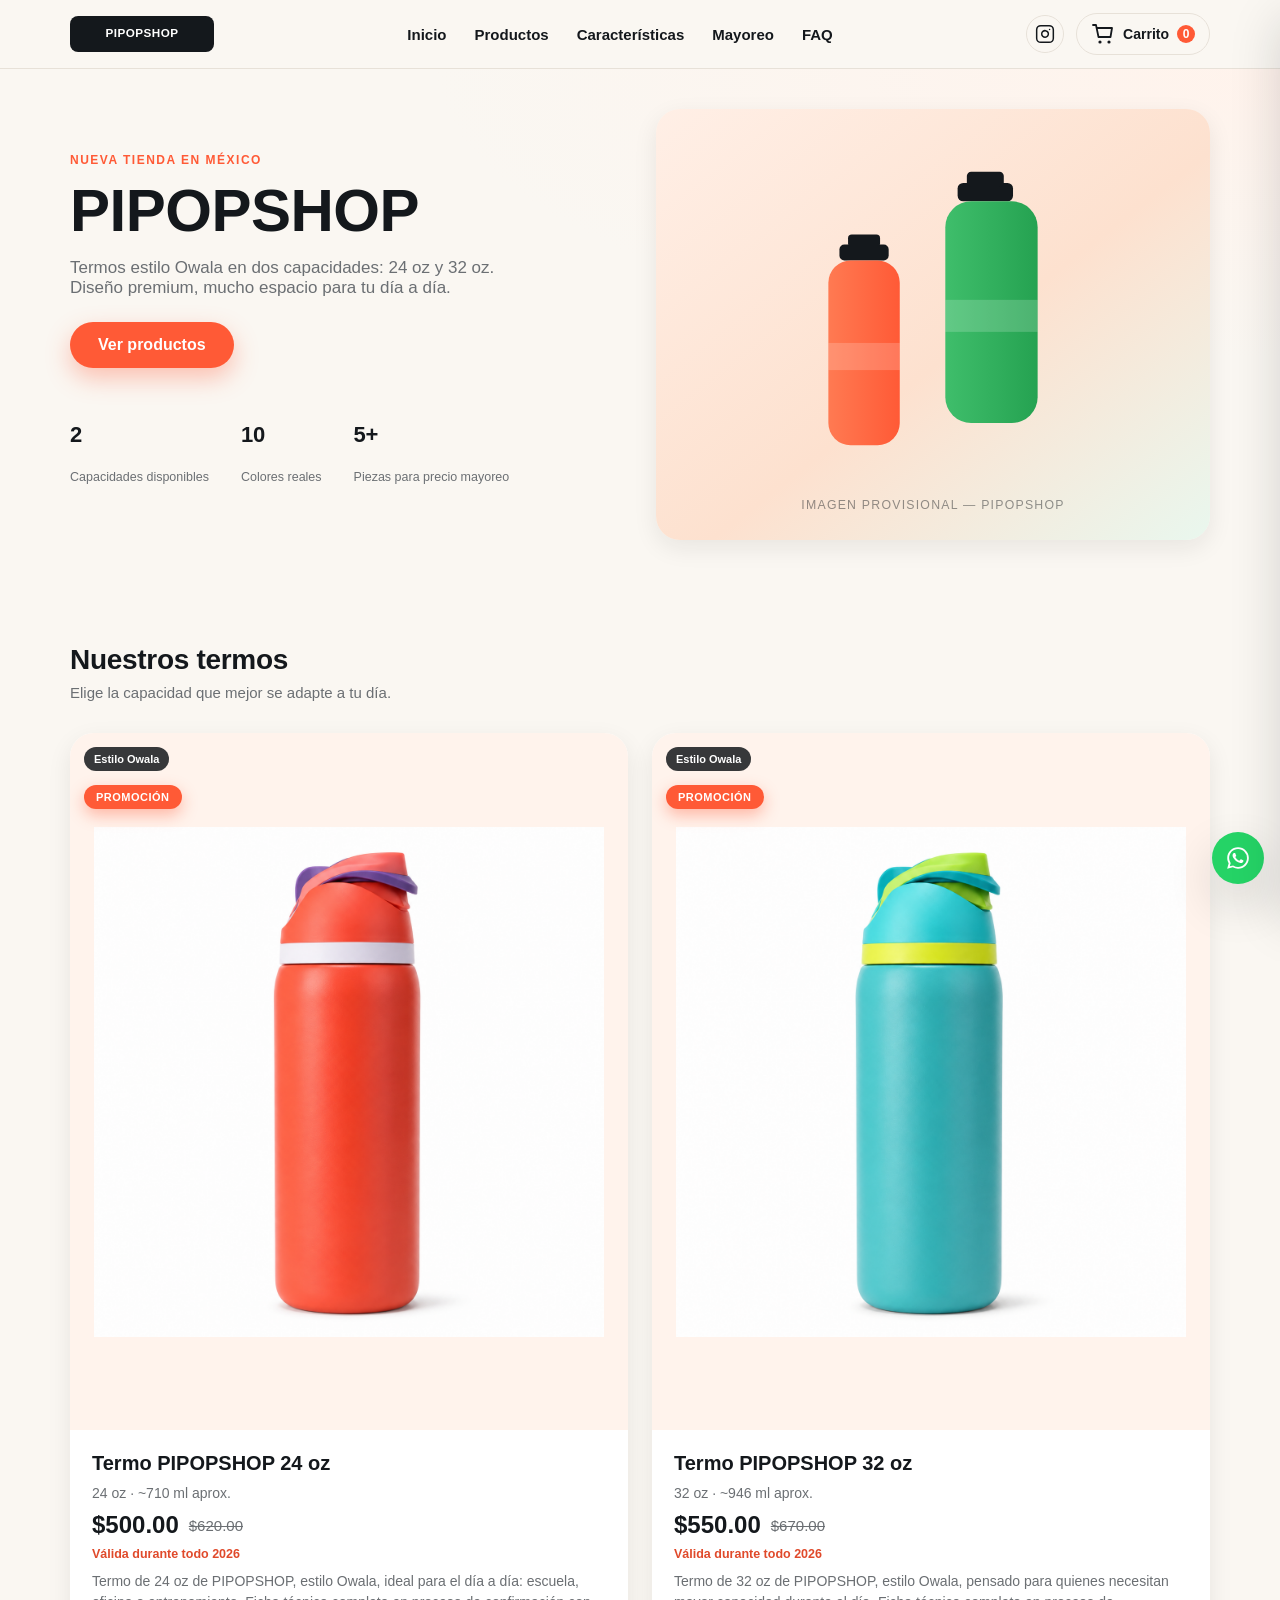
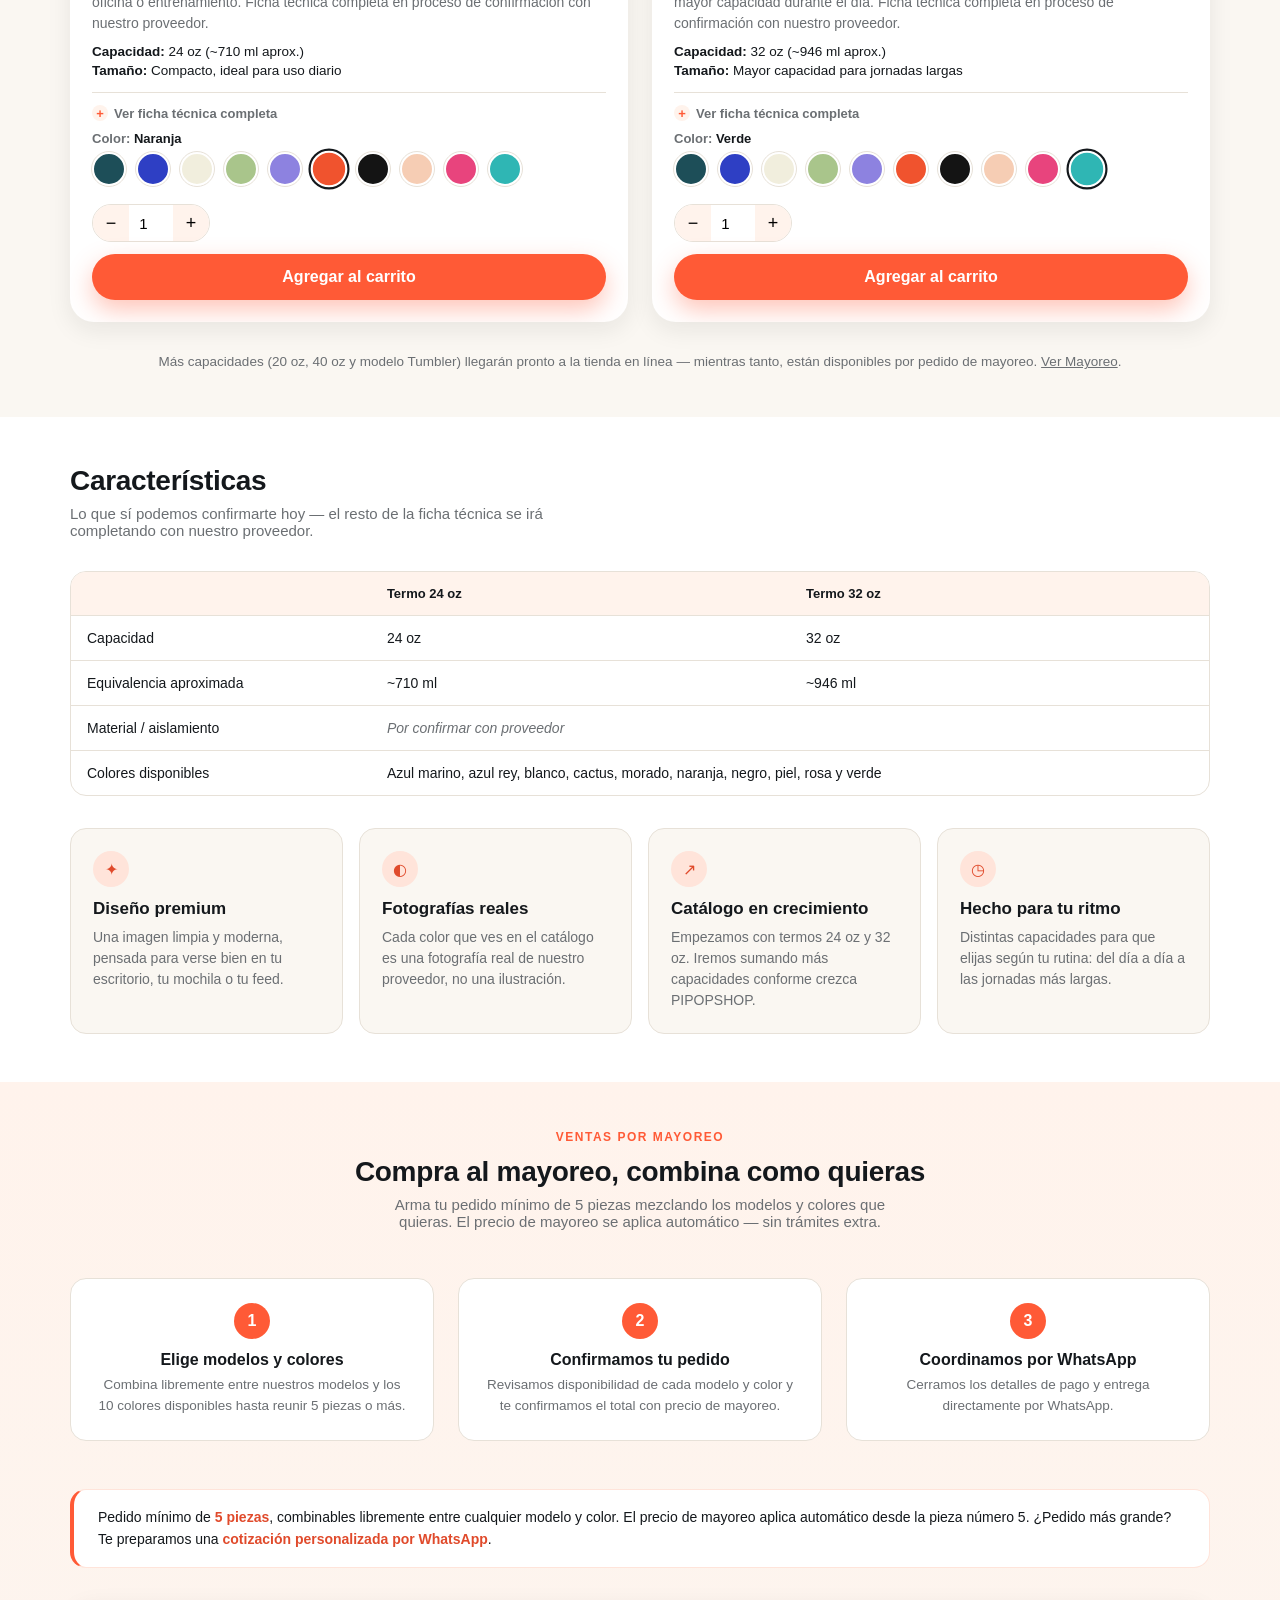
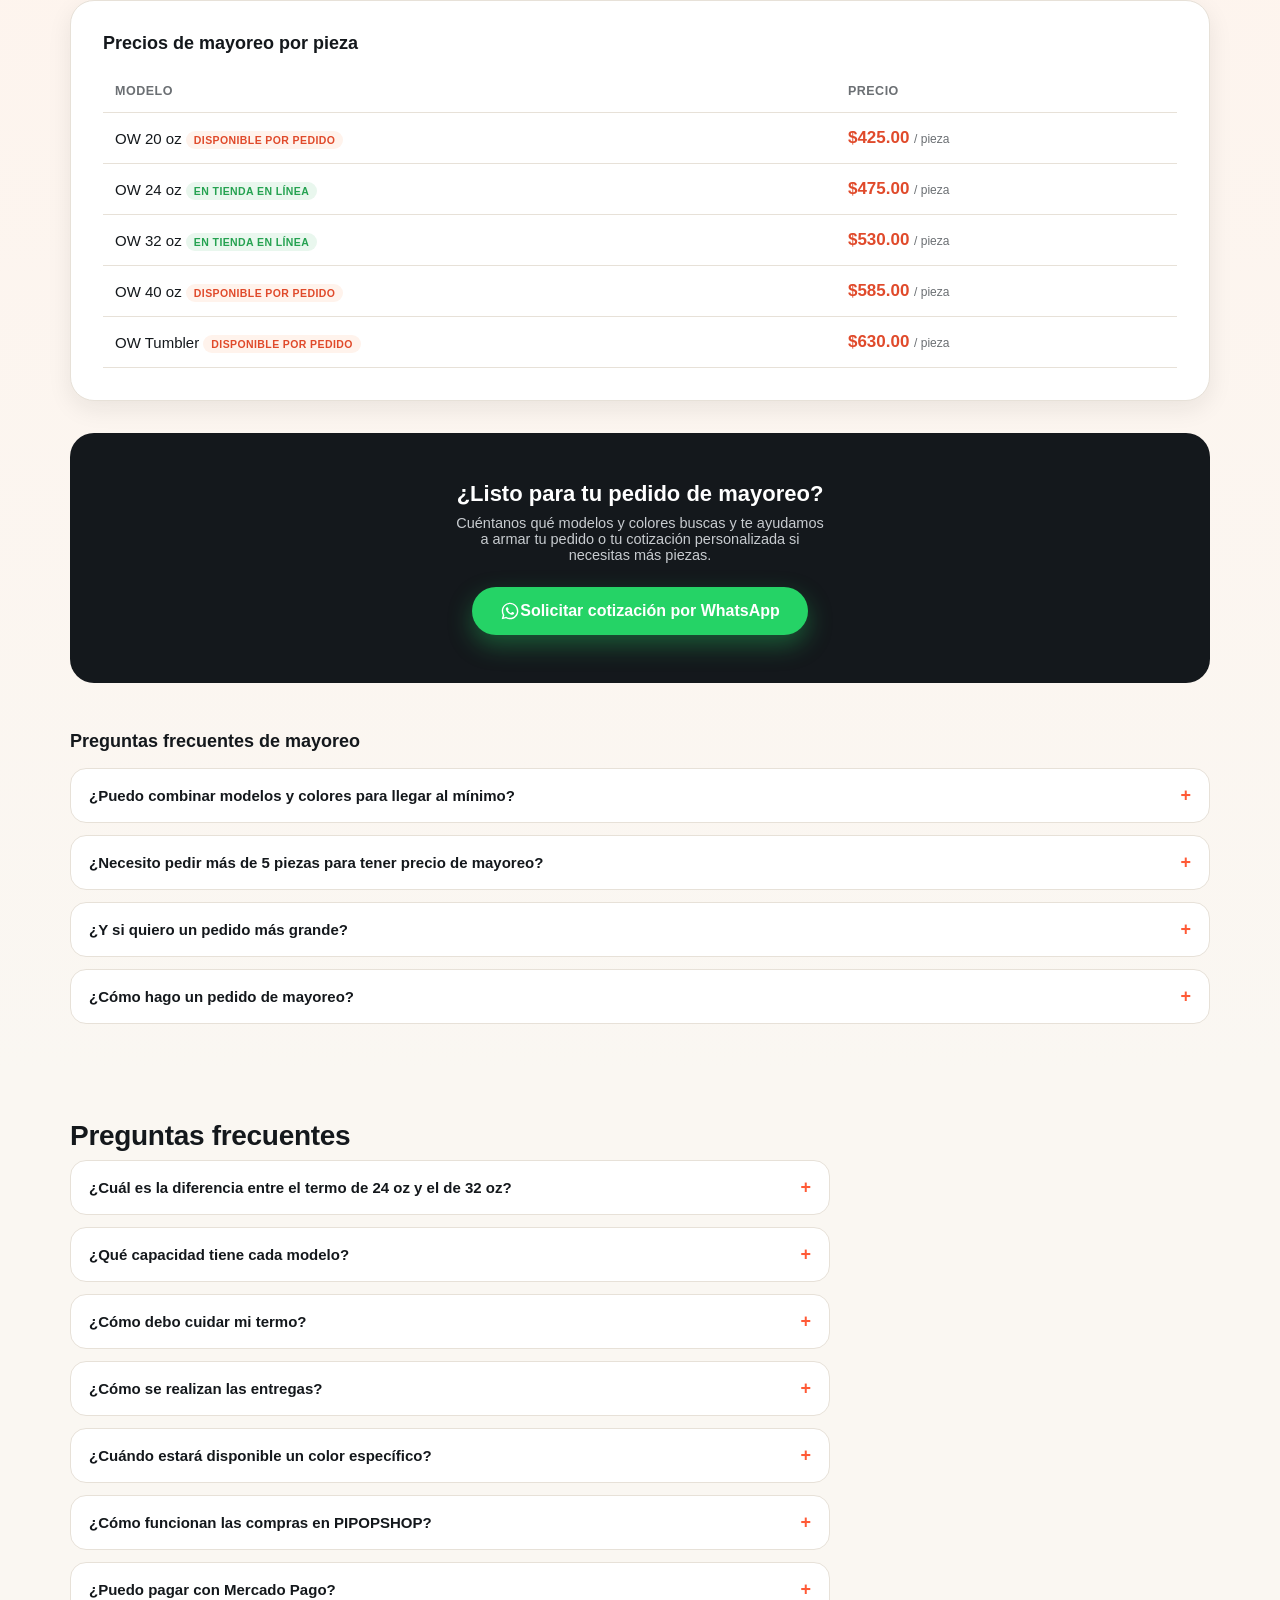
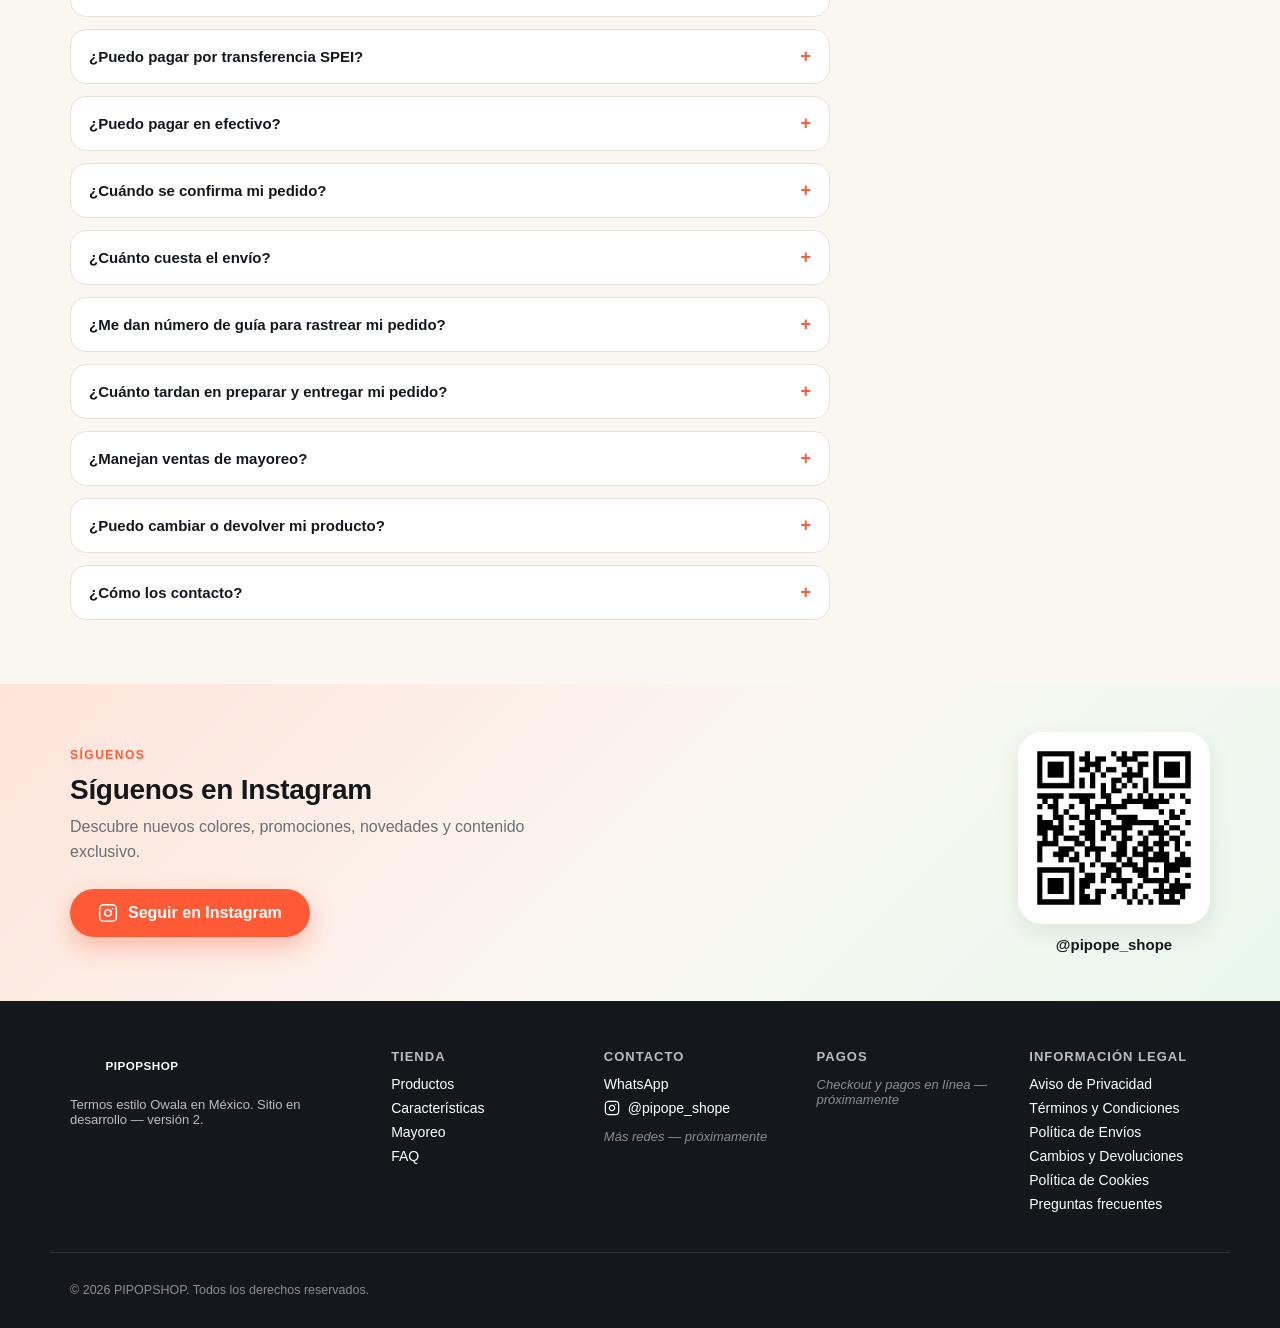
==== commit 4607bed9: "Agrega paginas legales, amplia FAQ e integra footer legal - Nuevas paginas: Aviso de Privacidad (LFP" ====
--- a/index.html
+++ b/index.html
@@ -322,6 +322,16 @@
         <!-- INTEGRACIÓN FUTURA: Mercado Pago / PayPal / Stripe. Ver js/data/futureIntegrations.js -->
         <p class="pending-text">Checkout y pagos en línea — próximamente</p>
       </div>
+
+      <div class="footer-col">
+        <h4>Información legal</h4>
+        <a href="legal/aviso-privacidad.html">Aviso de Privacidad</a>
+        <a href="legal/terminos-condiciones.html">Términos y Condiciones</a>
+        <a href="legal/politica-envios.html">Política de Envíos</a>
+        <a href="legal/cambios-devoluciones.html">Cambios y Devoluciones</a>
+        <a href="legal/politica-cookies.html">Política de Cookies</a>
+        <a href="#faq">Preguntas frecuentes</a>
+      </div>
     </div>
     <div class="container footer-bottom">
       <p>&copy; 2026 PIPOPSHOP. Todos los derechos reservados.</p>
--- a/css/styles.css
+++ b/css/styles.css
@@ -1057,7 +1057,7 @@
 }
 
 .faq-item.open .faq-answer {
-  max-height: 300px;
+  max-height: 520px;
   padding: 0 18px 18px;
 }
 
@@ -1066,6 +1066,13 @@
   color: var(--color-muted);
   font-size: 14px;
   line-height: 1.6;
+}
+
+.faq-answer a {
+  color: var(--color-coral-dark);
+  text-decoration: underline;
+  text-decoration-color: var(--color-coral-light);
+  text-underline-offset: 2px;
 }
 
 /* ============================== INSTAGRAM ============================== */
@@ -1455,7 +1462,7 @@
   }
 
   .footer-inner {
-    grid-template-columns: 2fr 1fr 1fr 1fr;
+    grid-template-columns: 1.6fr 1fr 1fr 1fr 1fr;
   }
 
   .highlight-grid {
@@ -1481,6 +1488,229 @@
 @media (min-width: 1200px) {
   .hero-copy h1 {
     font-size: 60px;
+  }
+}
+
+/* ============================== PÁGINAS LEGALES ============================== */
+
+.legal-bar {
+  border-bottom: 1px solid var(--color-border);
+  background: rgba(250, 247, 242, 0.92);
+  backdrop-filter: blur(8px);
+  position: sticky;
+  top: 0;
+  z-index: 40;
+}
+
+.legal-bar-inner {
+  display: flex;
+  align-items: center;
+  justify-content: space-between;
+  height: 68px;
+}
+
+.legal-back-link {
+  font-weight: 600;
+  font-size: 14px;
+  display: flex;
+  align-items: center;
+  gap: 6px;
+  color: var(--color-ink);
+  transition: color var(--duration-fast) var(--ease);
+}
+
+.legal-back-link:hover {
+  color: var(--color-coral);
+}
+
+.legal-hero {
+  padding: var(--space-7) 0 var(--space-5);
+}
+
+.legal-hero .eyebrow {
+  display: flex;
+}
+
+.legal-updated {
+  color: var(--color-muted);
+  font-size: 13px;
+  margin: 0;
+}
+
+.legal-content {
+  padding: 0 0 var(--space-8);
+}
+
+.legal-content .container {
+  max-width: 820px;
+}
+
+.legal-content h2 {
+  font-size: 20px;
+  margin: var(--space-7) 0 var(--space-3);
+  letter-spacing: -0.2px;
+}
+
+.legal-content h2:first-child {
+  margin-top: 0;
+}
+
+.legal-content h3 {
+  font-size: 16px;
+  margin: var(--space-5) 0 var(--space-2);
+}
+
+.legal-content p,
+.legal-content li {
+  color: var(--color-muted);
+  font-size: 15px;
+  line-height: 1.75;
+}
+
+.legal-content p {
+  margin: 0 0 var(--space-4);
+}
+
+.legal-content ul,
+.legal-content ol {
+  margin: 0 0 var(--space-4);
+  padding-left: 22px;
+}
+
+.legal-content li {
+  margin-bottom: var(--space-2);
+}
+
+.legal-content li::marker {
+  color: var(--color-coral);
+}
+
+.legal-content strong {
+  color: var(--color-ink);
+}
+
+.legal-content a {
+  color: var(--color-coral-dark);
+  text-decoration: underline;
+  text-decoration-color: var(--color-coral-light);
+  text-underline-offset: 2px;
+}
+
+.legal-pending {
+  background: var(--color-cream-alt);
+  border: 1px solid var(--color-coral-light);
+  border-left: 4px solid var(--color-coral);
+  border-radius: var(--radius-md);
+  padding: var(--space-4) var(--space-5);
+  margin: var(--space-3) 0 var(--space-5);
+}
+
+.legal-pending p {
+  margin: 0;
+  color: var(--color-ink);
+  font-size: 14px;
+}
+
+.legal-pending strong {
+  color: var(--color-coral-dark);
+  text-transform: uppercase;
+  font-size: 12.5px;
+  letter-spacing: 0.4px;
+  display: block;
+  margin-bottom: 4px;
+}
+
+.legal-note {
+  background: #fff;
+  border: 1px solid var(--color-border);
+  border-radius: var(--radius-md);
+  padding: var(--space-4) var(--space-5);
+  margin: var(--space-3) 0 var(--space-5);
+}
+
+.legal-note p {
+  margin: 0;
+  font-size: 13.5px;
+}
+
+.legal-toc {
+  background: #fff;
+  border: 1px solid var(--color-border);
+  border-radius: var(--radius-md);
+  padding: var(--space-5);
+  margin-bottom: var(--space-6);
+}
+
+.legal-toc p {
+  margin: 0 0 var(--space-2);
+  font-weight: 700;
+  color: var(--color-ink);
+  font-size: 13px;
+  text-transform: uppercase;
+  letter-spacing: 0.5px;
+}
+
+.legal-toc ol {
+  margin: 0;
+  padding-left: 20px;
+  columns: 1;
+}
+
+.legal-toc li {
+  font-size: 14px;
+  margin-bottom: 6px;
+}
+
+.legal-toc a {
+  color: var(--color-ink);
+  text-decoration: none;
+}
+
+.legal-toc a:hover {
+  color: var(--color-coral);
+}
+
+.legal-related {
+  margin-top: var(--space-7);
+  padding-top: var(--space-5);
+  border-top: 1px solid var(--color-border);
+}
+
+.legal-related p {
+  font-weight: 700;
+  color: var(--color-ink);
+  font-size: 13px;
+  text-transform: uppercase;
+  letter-spacing: 0.5px;
+  margin: 0 0 var(--space-3);
+}
+
+.legal-related-links {
+  display: flex;
+  flex-wrap: wrap;
+  gap: var(--space-3);
+}
+
+.legal-related-links a {
+  background: var(--color-cream);
+  border: 1px solid var(--color-border);
+  border-radius: 999px;
+  padding: 8px 16px;
+  font-size: 13.5px;
+  font-weight: 600;
+  color: var(--color-ink);
+  text-decoration: none;
+  transition: border-color var(--duration-fast) var(--ease), color var(--duration-fast) var(--ease);
+}
+
+.legal-related-links a:hover {
+  border-color: var(--color-coral);
+  color: var(--color-coral);
+}
+
+@media (min-width: 700px) {
+  .legal-toc ol {
+    columns: 2;
   }
 }
 
